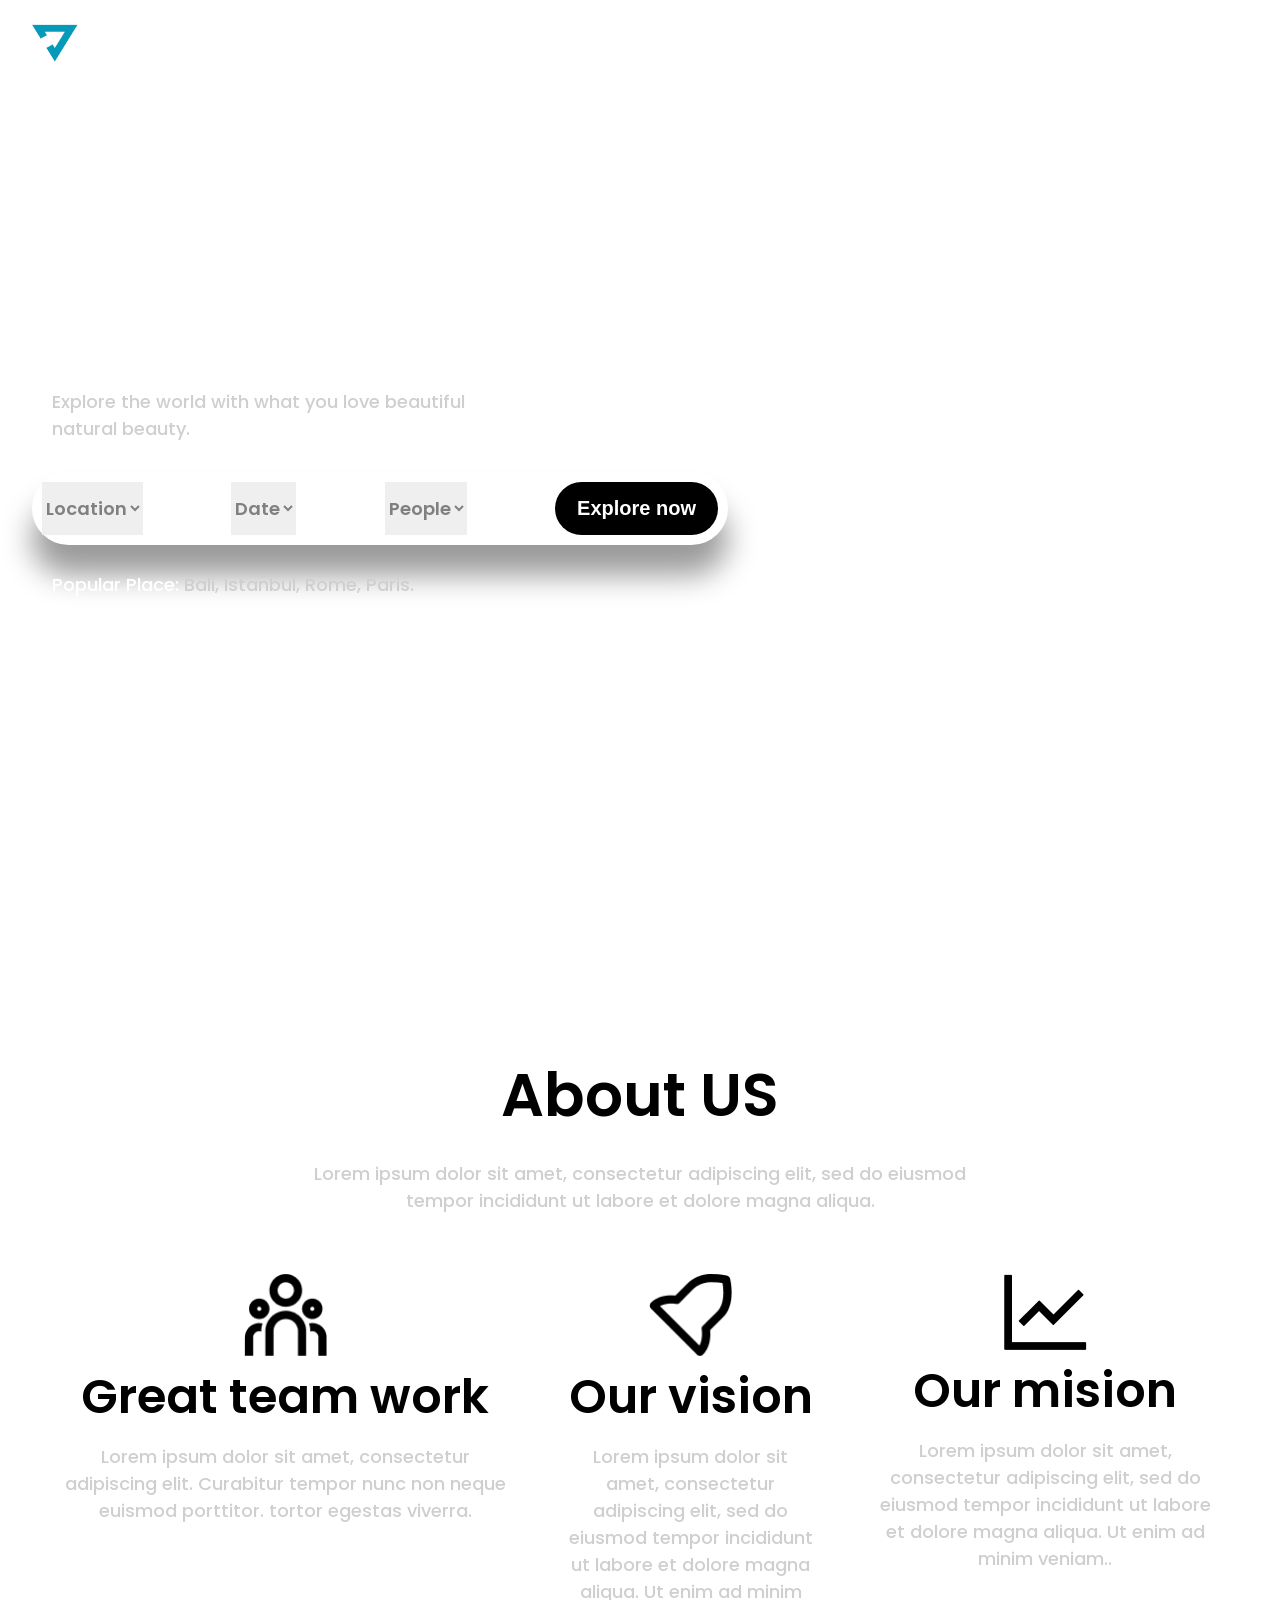
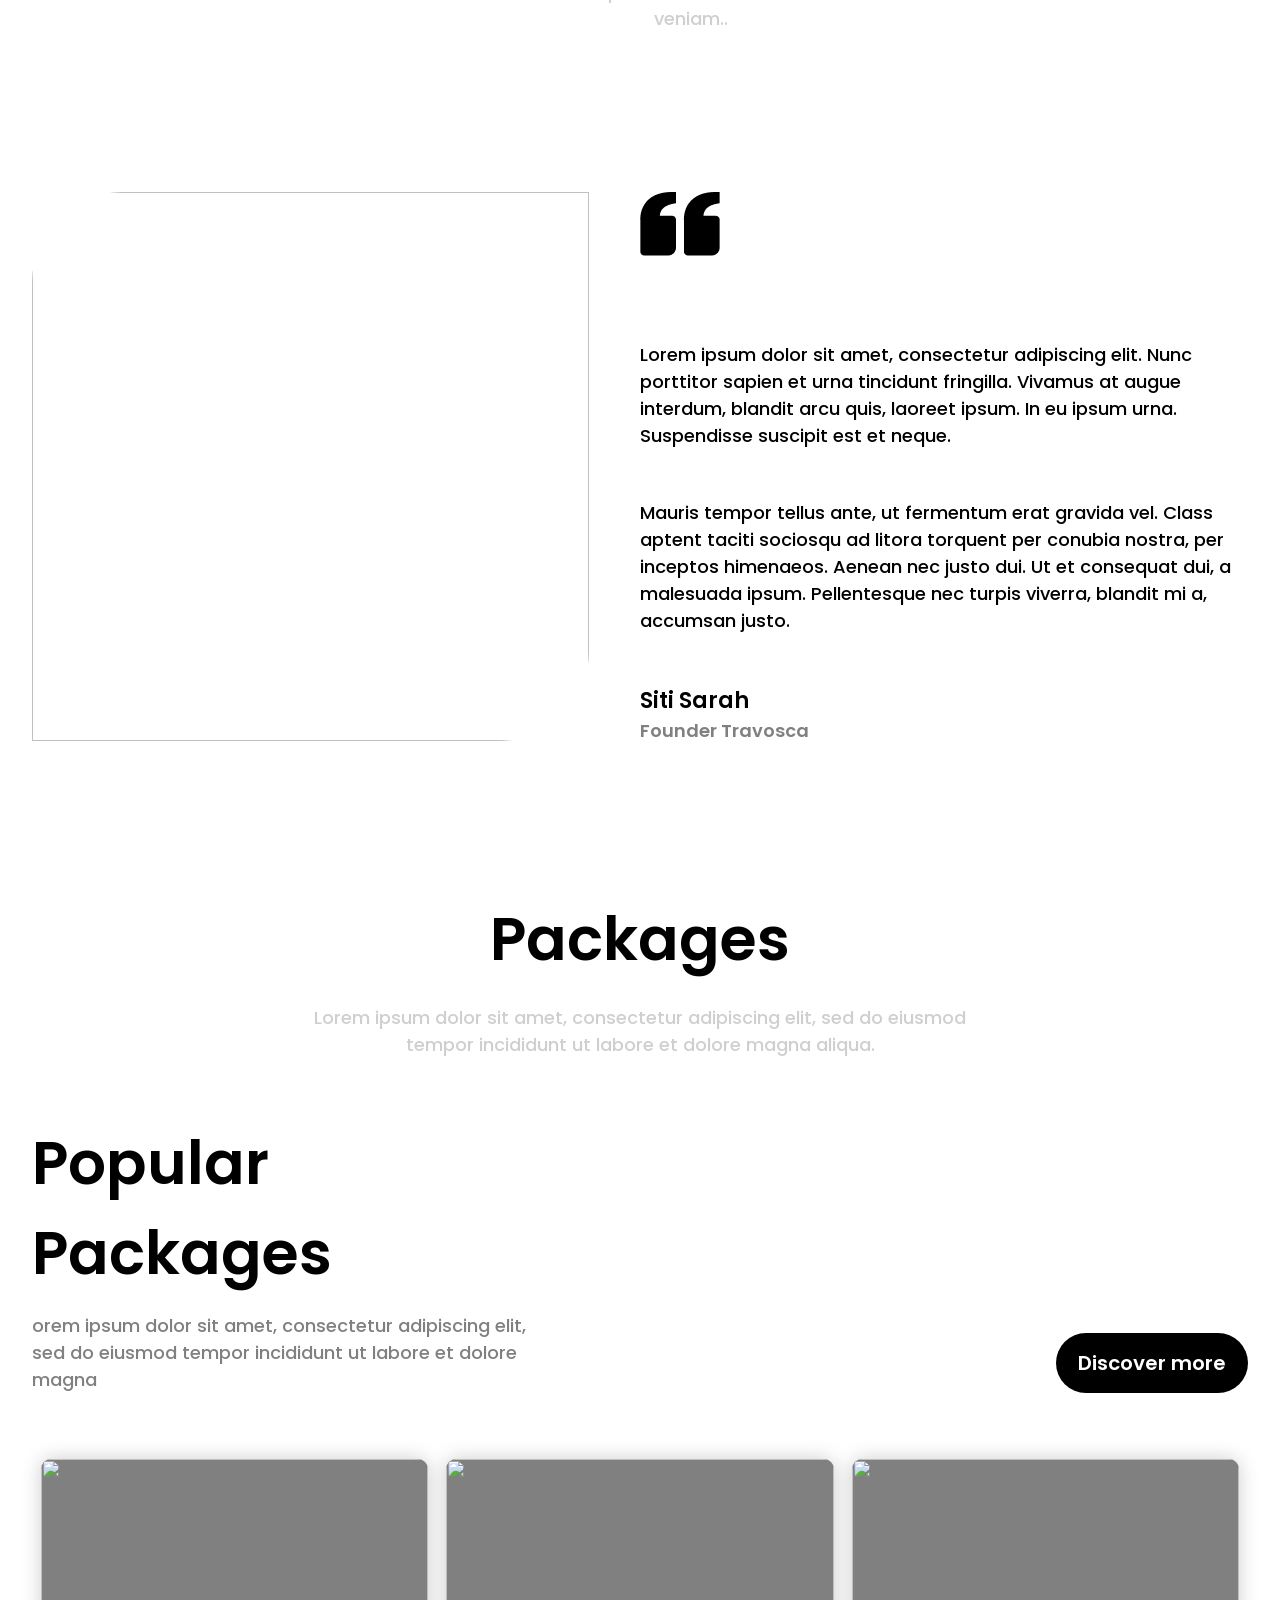
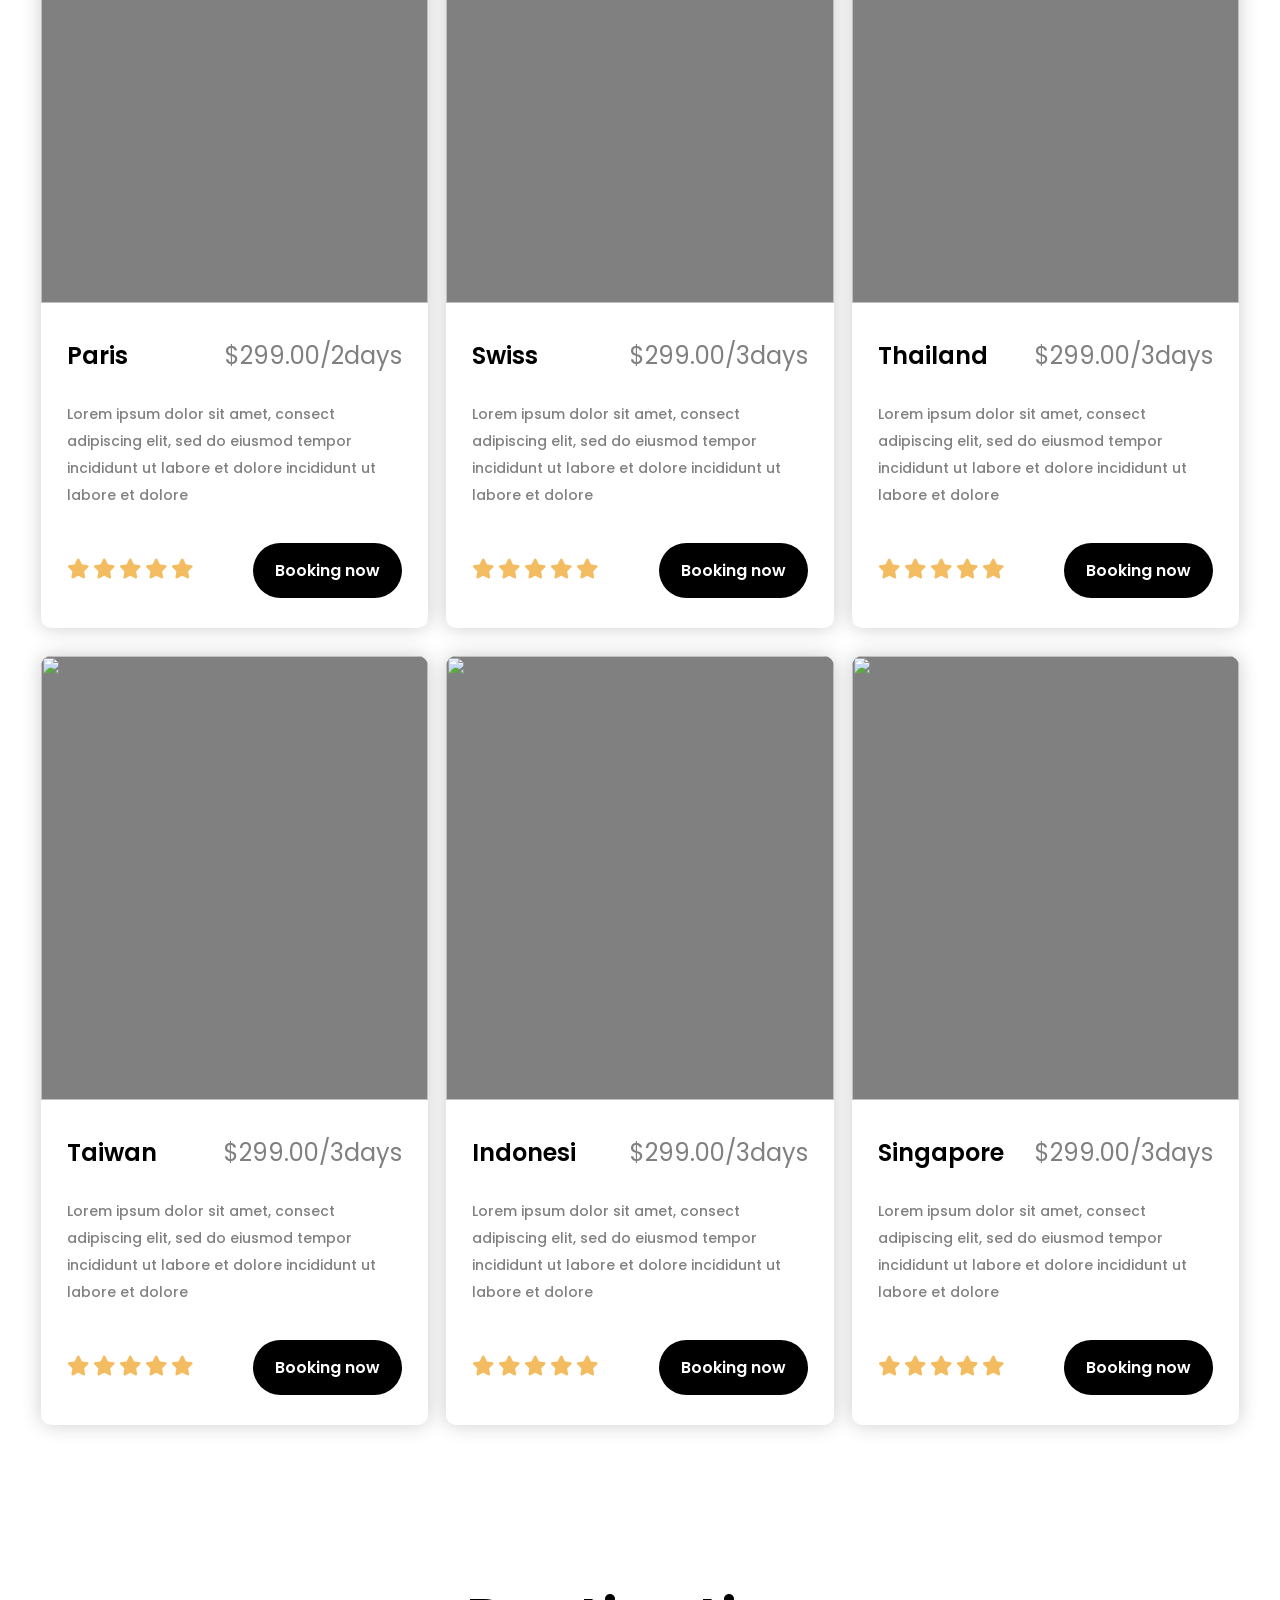
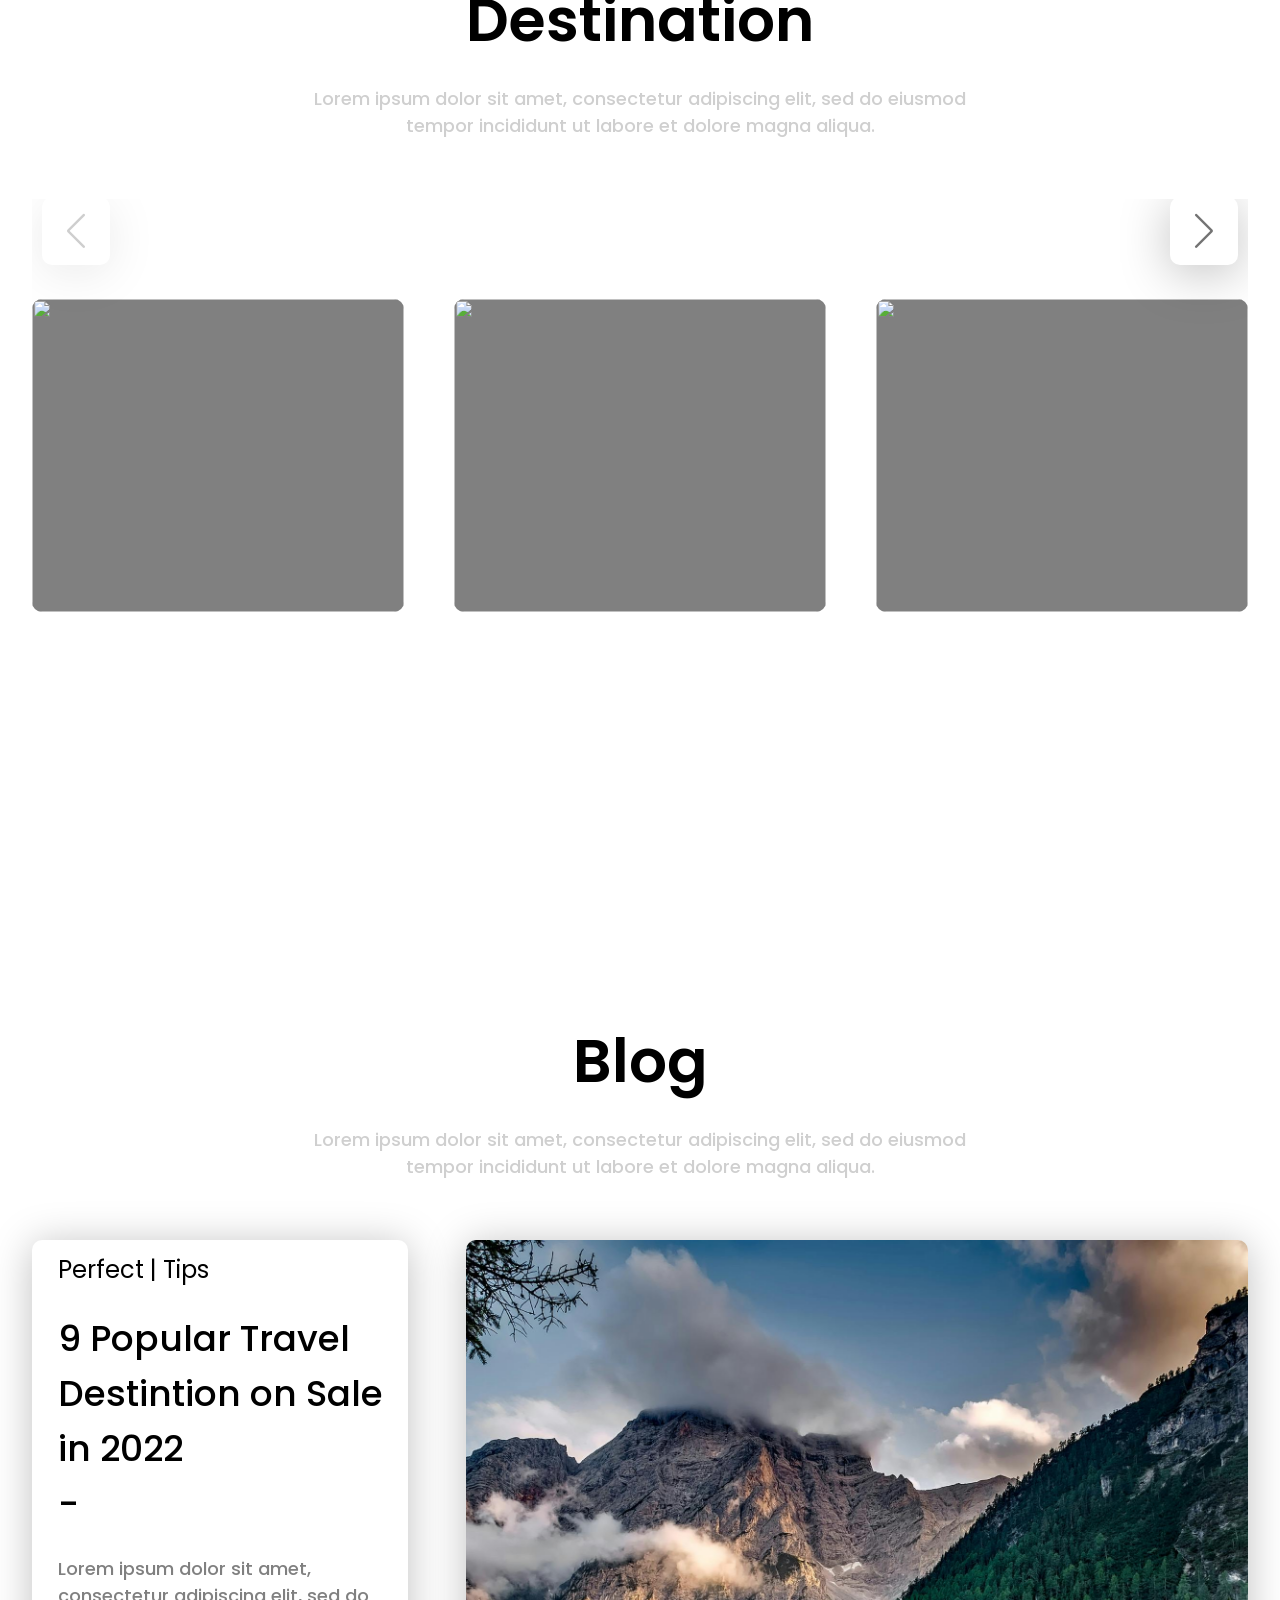
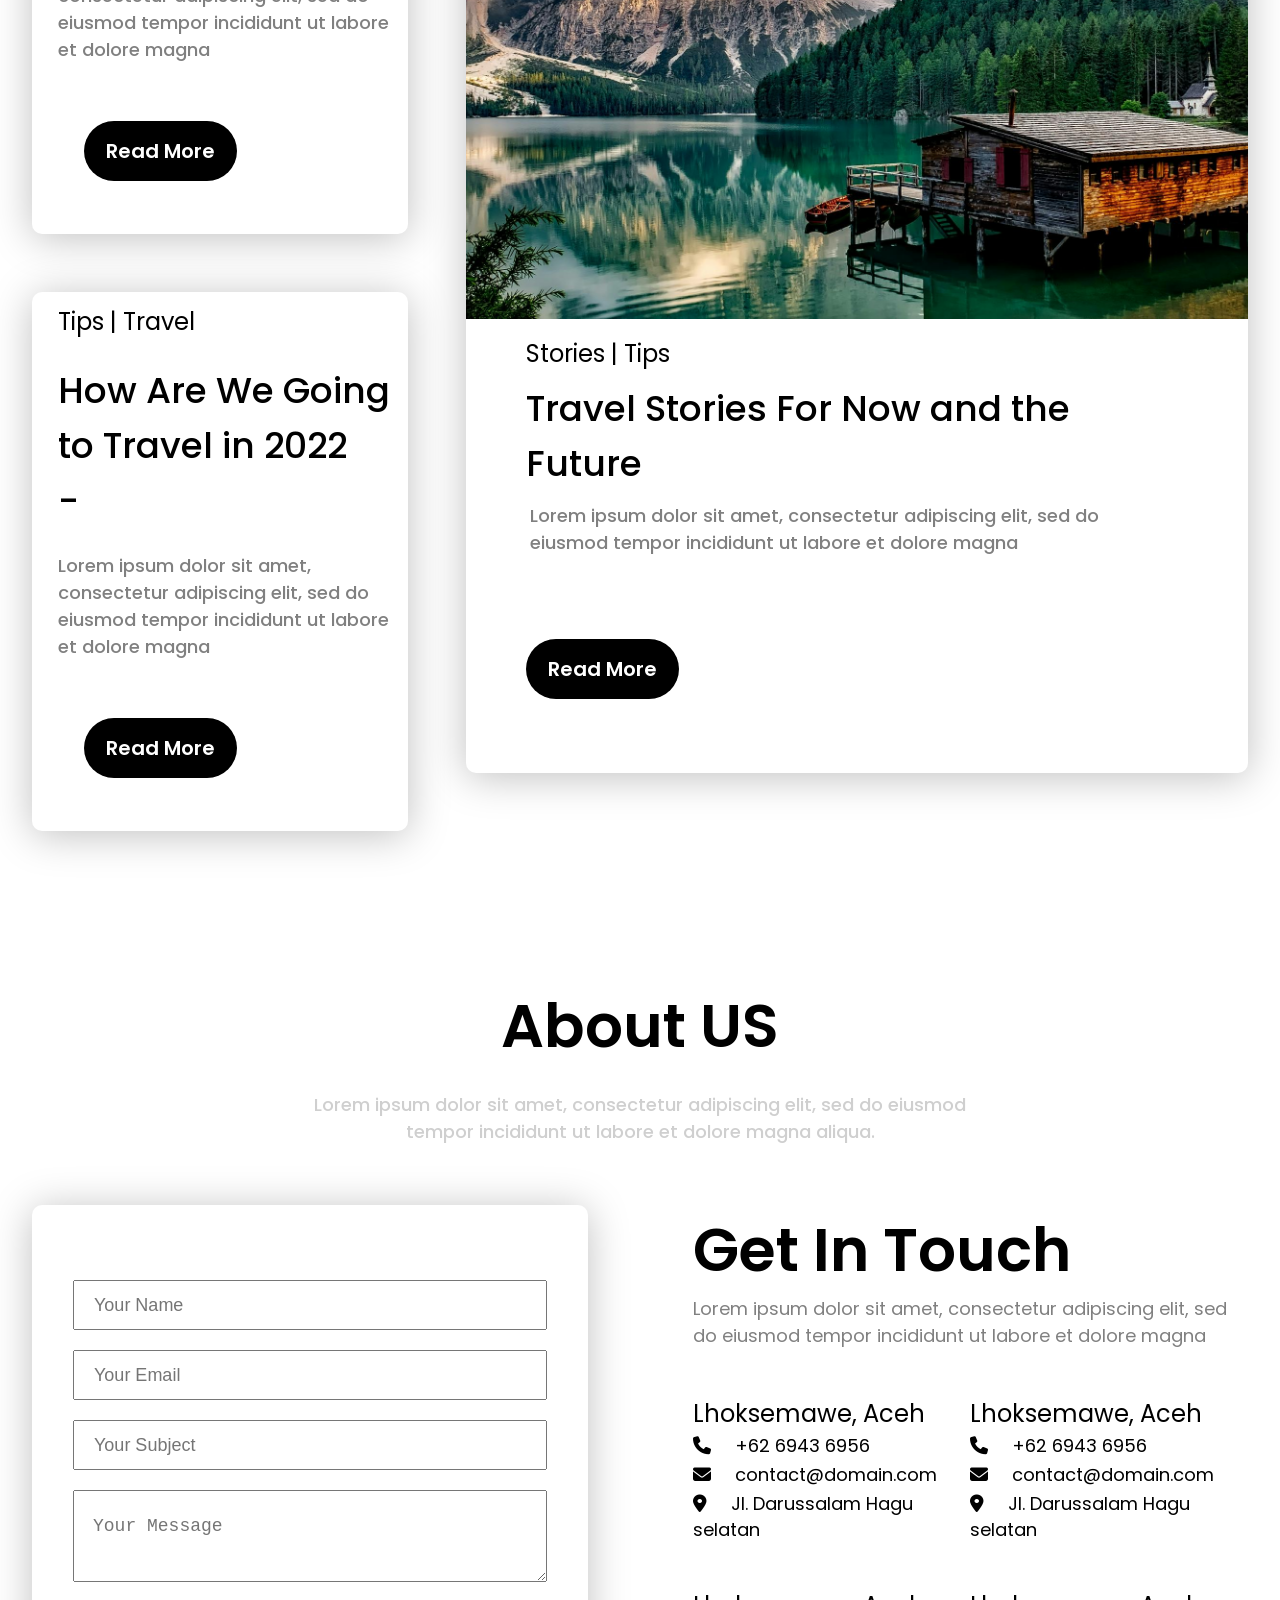
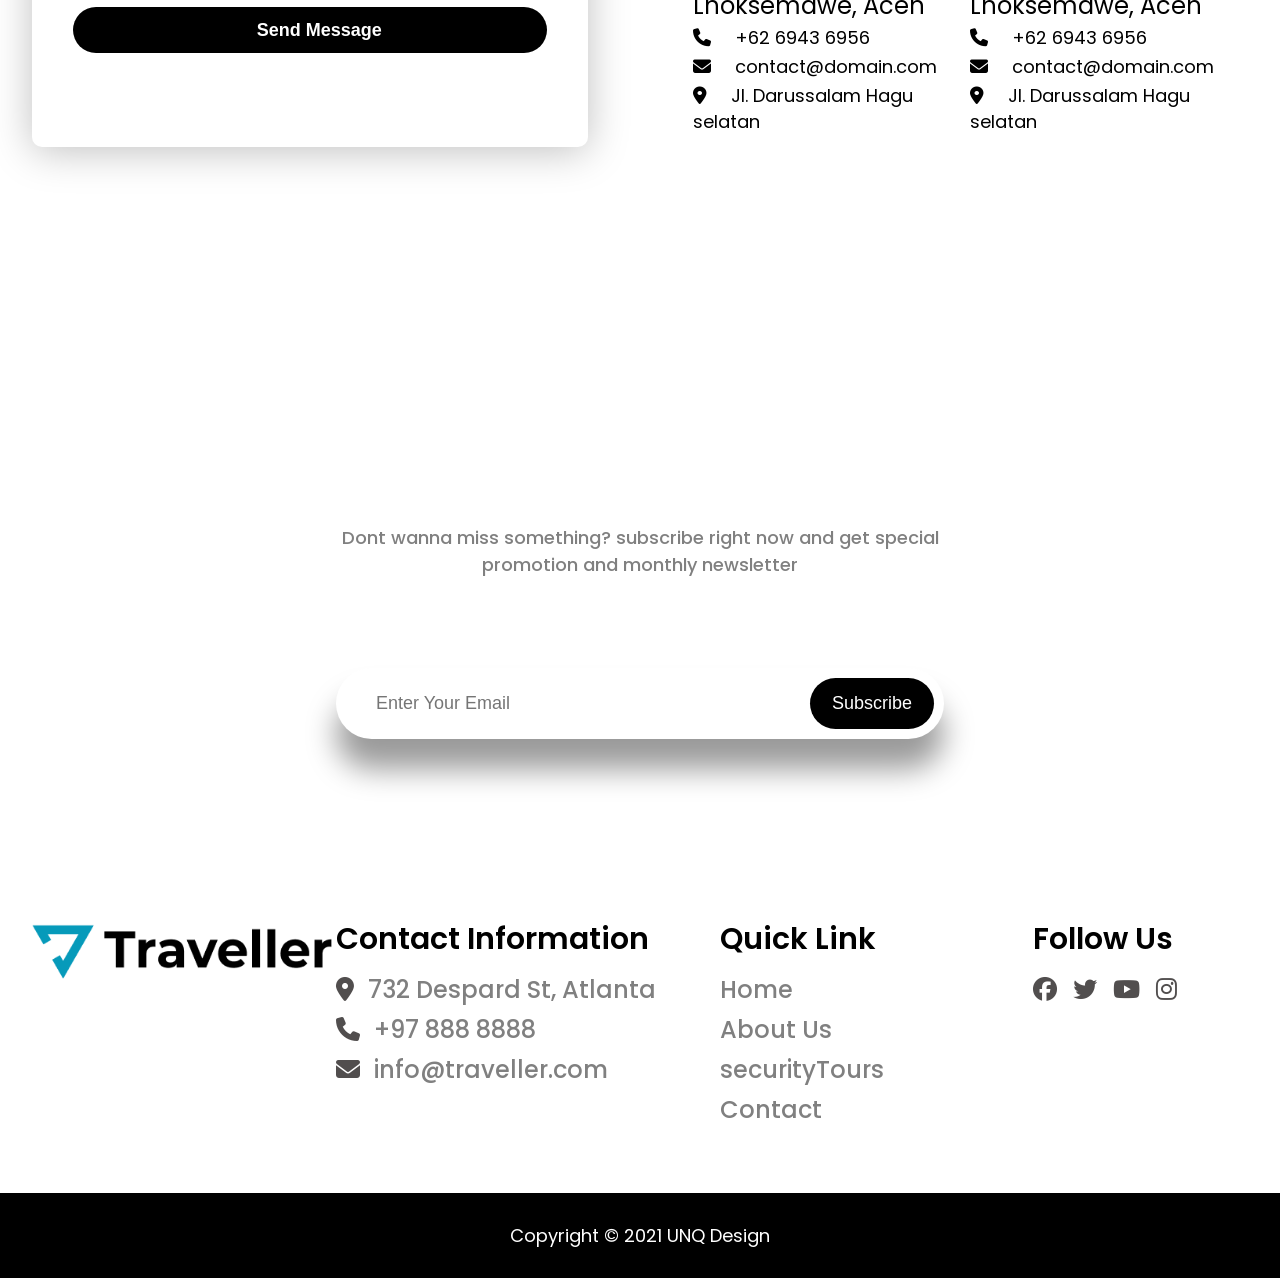
==== index.html @ 7c0e93af "Initial commit" ====
<!DOCTYPE html>
<html lang="en">

<head>
    <meta charset="UTF-8">
    <meta name="viewport" content="width=device-width, initial-scale=1.0">
    <title>Document</title>
    <link rel="stylesheet" href="https://cdn.jsdelivr.net/npm/swiper@11/swiper-bundle.min.css" />
    <link rel="stylesheet" href="./assets/css/all.min.css">
    <link rel="stylesheet" href="./assets/css/font.css">
    <link rel="stylesheet" href="./assets/css/style.css">
</head>

<body>
    <header>
        <div class="container">
            <a href="#">
                <img src="assets/image/Logo.png" alt="">
            </a>
            <nav>
                <ul>
                    <li><a href="#">Home</a></li>
                    <li><a href="About Us.html">About Us</a></li>
                    <li><a href="">Package<i class="fa-solid fa-angle-down"></i></a></li>
                    <li><a href="">Destination<i class="fa-solid fa-angle-down"></i></a></li>
                    <li><a href="">Blog<i class="fa-solid fa-angle-down "></i></a></li>
                    <li><a href="">Contact</a></li>
                </ul>
            </nav>
            <a href="#" class="search"><i class="fa-solid fa-magnifying-glass"></i></a>
        </div>
    </header>
    <main>
        <section id="hero">
            <div class="container">
                <div class="herodata">
                    <h1>Make in <br>
                        your journey.</h1>
                    <p>Explore the world with what you love beautiful
                        natural beauty.</p>
                    <form action="" class="expForm">
                        <select name="location" id="">
                            <option value="0">Location</option>
                            <option value="Manali">Manali</option>
                            <option value="Goa">Goa</option>
                        </select>
                        <select name=" Date " id="">
                            <option value="0">Date </option>
                            <option value="1">1</option>
                            <option value="2">2</option>
                        </select>
                        <select name="People" id="">
                            <option value="0">People</option>
                            <option value="1">1</option>
                            <option value="2">2</option>
                        </select>
                        <input type="submit" value="Explore now" class="btn">
                    </form>
                    <p><span class="pop">Popular Place:</span> Bali, Istanbul, Rome, Paris.</p>
                </div>
            </div>
        </section>
        <section id="About ">
            <div class="container">
                <h3 class="main-title">About US</h3>
                <p class="sub-title">Lorem ipsum dolor sit amet, consectetur adipiscing elit, sed do eiusmod tempor
                    incididunt ut labore et dolore magna aliqua.</p>
                <div class="row">

                    <div class="col-5 aboutdetail">
                        <div class="aboutdata">
                            <img src="assets/image/Vector.png" alt="">
                            <h4>Great team work</h4>
                            <p>Lorem ipsum dolor sit amet, consectetur adipiscing elit. Curabitur tempor nunc non neque
                                euismod porttitor. tortor egestas viverra. </p>
                        </div>

                    </div>




                    <div class="col-3 aboutdetail">
                        <div class="aboutdata ">
                            <img src="assets/image/Vector (1).png" alt="">
                            <h4>Our vision</h4>
                            <p>Lorem ipsum dolor sit amet, consectetur adipiscing elit, sed do eiusmod tempor incididunt
                                ut labore et dolore magna aliqua. Ut enim ad minim veniam.. </p>
                        </div>

                    </div>

                    <div class="col-4 aboutdetail">
                        <div class="aboutdata">
                            <img src="assets/image/Vector (2).png" alt="">
                            <h4>Our mision</h4>
                            <p>Lorem ipsum dolor sit amet, consectetur adipiscing elit, sed do eiusmod tempor incididunt
                                ut labore et dolore magna aliqua. Ut enim ad minim veniam.. </p>
                        </div>

                    </div>
                </div>

            </div>
        </section>

        <section id="founder">
            <div class="container">
                <div class="row">
                    <div class="col-6">
                        <div class="fimage">
                            <img src="assets/image/ceo.jpg" alt="">
                        </div>
                    </div>
                    <div class="col-6 fdetail">
                        <div class="fdata">
                            <img src="assets/image/founder.png" alt="">

                            <p>Lorem ipsum dolor sit amet, consectetur adipiscing elit. Nunc porttitor sapien et urna
                                tincidunt fringilla. Vivamus at augue interdum, blandit arcu quis, laoreet ipsum. In eu
                                ipsum urna. Suspendisse suscipit est et neque.</p>

                            <p>Mauris tempor tellus ante, ut fermentum erat gravida vel. Class aptent taciti sociosqu ad
                                litora torquent per conubia nostra, per inceptos himenaeos. Aenean nec justo dui. Ut et
                                consequat dui, a malesuada ipsum. Pellentesque nec turpis viverra, blandit mi a,
                                accumsan justo.</p>

                            <h5>Siti Sarah</h5>
                            <h6>Founder Travosca</h6>
                        </div>
                    </div>
                </div>

            </div>
        </section>


        <section id="Package">
            <div class="container">
                <h3 class="main-title">Packages</h3>
                <p class="sub-title">Lorem ipsum dolor sit amet, consectetur adipiscing elit, sed do eiusmod tempor
                    incididunt ut labore et dolore magna aliqua.</p>
                <div class="row popular">
                    <div class="col-5">
                        <h4>Popular Packages</h4>
                        <p>orem ipsum dolor sit amet, consectetur adipiscing elit, sed do eiusmod tempor incididunt ut
                            labore et dolore magna </p>
                    </div>
                    <div class="col-2">
                        <a href="#" class="btn btn1">Discover more</a>
                    </div>
                </div>
                <div class="row pop-pack">
                    <div class="col-4">
                        <div class="pack-detail">
                            <img src="assets/image/paris.jpg" alt="">
                            <div class="pack-data">
                                <div class="name">
                                    <h5>Paris</h5>
                                    <p>$299.00/2days</p>
                                </div>

                                <p class="desc">Lorem ipsum dolor sit amet, consect adipiscing elit, sed do eiusmod
                                    tempor incididunt
                                    ut labore et dolore
                                    incididunt ut labore et dolore</p>
                                <div class="inquiry">
                                    <div class="rating">
                                        <a href="#"><i class="fa-solid fa-star star"></i></a>
                                        <a href="#"><i class="fa-solid fa-star star"></i></a>
                                        <a href="#"><i class="fa-solid fa-star star"></i></a>
                                        <a href="#"><i class="fa-solid fa-star star"></i></a>
                                        <a href="#"><i class="fa-solid fa-star star"></i></a>
                                    </div>
                                    <a href="#" class="btn btn2">Booking now</a>
                                </div>
                            </div>
                        </div>
                    </div>

                    <div class="col-4">
                        <div class="pack-detail">
                            <img src="assets/image/swiss.jpg" alt="">
                            <div class="pack-data">
                                <div class="name">
                                    <h5>Swiss</h5>
                                    <p>$299.00/3days</p>
                                </div>

                                <p class="desc">Lorem ipsum dolor sit amet, consect adipiscing elit, sed do eiusmod
                                    tempor incididunt
                                    ut labore et dolore
                                    incididunt ut labore et dolore</p>
                                <div class="inquiry">
                                    <div class="rating">
                                        <a href="#"><i class="fa-solid fa-star star"></i></a>
                                        <a href="#"><i class="fa-solid fa-star star"></i></a>
                                        <a href="#"><i class="fa-solid fa-star star"></i></a>
                                        <a href="#"><i class="fa-solid fa-star star"></i></a>
                                        <a href="#"><i class="fa-solid fa-star star"></i></a>
                                    </div>
                                    <a href="#" class="btn btn2">Booking now</a>
                                </div>
                            </div>
                        </div>
                    </div>

                    <div class="col-4">
                        <div class="pack-detail">
                            <img src="assets/image/thiland.jpg" alt="">
                            <div class="pack-data">
                                <div class="name">
                                    <h5>Thailand</h5>
                                    <p>$299.00/3days</p>
                                </div>

                                <p class="desc">Lorem ipsum dolor sit amet, consect adipiscing elit, sed do eiusmod
                                    tempor incididunt
                                    ut labore et dolore
                                    incididunt ut labore et dolore</p>
                                <div class="inquiry">
                                    <div class="rating">
                                        <a href="#"><i class="fa-solid fa-star star"></i></a>
                                        <a href="#"><i class="fa-solid fa-star star"></i></a>
                                        <a href="#"><i class="fa-solid fa-star star"></i></a>
                                        <a href="#"><i class="fa-solid fa-star star"></i></a>
                                        <a href="#"><i class="fa-solid fa-star star"></i></a>
                                    </div>
                                    <a href="#" class="btn btn2">Booking now</a>
                                </div>
                            </div>
                        </div>
                    </div>

                    <div class="col-4">
                        <div class="pack-detail">
                            <img src="assets/image/taiwan.jpg" alt="">
                            <div class="pack-data">
                                <div class="name">
                                    <h5>Taiwan</h5>
                                    <p>$299.00/3days</p>
                                </div>

                                <p class="desc">Lorem ipsum dolor sit amet, consect adipiscing elit, sed do eiusmod
                                    tempor incididunt
                                    ut labore et dolore
                                    incididunt ut labore et dolore</p>
                                <div class="inquiry">
                                    <div class="rating">
                                        <a href="#"><i class="fa-solid fa-star star"></i></a>
                                        <a href="#"><i class="fa-solid fa-star star"></i></a>
                                        <a href="#"><i class="fa-solid fa-star star"></i></a>
                                        <a href="#"><i class="fa-solid fa-star star"></i></a>
                                        <a href="#"><i class="fa-solid fa-star star"></i></a>
                                    </div>
                                    <a href="#" class="btn btn2">Booking now</a>
                                </div>
                            </div>
                        </div>
                    </div>

                    <div class="col-4">
                        <div class="pack-detail">
                            <img src="assets/image/indonasia.jpg" alt="">
                            <div class="pack-data">
                                <div class="name">
                                    <h5>Indonesi</h5>
                                    <p>$299.00/3days</p>
                                </div>

                                <p class="desc">Lorem ipsum dolor sit amet, consect adipiscing elit, sed do eiusmod
                                    tempor incididunt
                                    ut labore et dolore
                                    incididunt ut labore et dolore</p>
                                <div class="inquiry">
                                    <div class="rating">
                                        <a href="#"><i class="fa-solid fa-star star"></i></a>
                                        <a href="#"><i class="fa-solid fa-star star"></i></a>
                                        <a href="#"><i class="fa-solid fa-star star"></i></a>
                                        <a href="#"><i class="fa-solid fa-star star"></i></a>
                                        <a href="#"><i class="fa-solid fa-star star"></i></a>
                                    </div>
                                    <a href="#" class="btn btn2">Booking now</a>
                                </div>
                            </div>
                        </div>
                    </div>

                    <div class="col-4">
                        <div class="pack-detail">
                            <img src="assets/image/singapore.jpg" alt="">
                            <div class="pack-data">
                                <div class="name">
                                    <h5>Singapore</h5>
                                    <p>$299.00/3days</p>
                                </div>

                                <p class="desc">Lorem ipsum dolor sit amet, consect adipiscing elit, sed do eiusmod
                                    tempor incididunt
                                    ut labore et dolore
                                    incididunt ut labore et dolore</p>
                                <div class="inquiry">
                                    <div class="rating">
                                        <a href="#"><i class="fa-solid fa-star star"></i></a>
                                        <a href="#"><i class="fa-solid fa-star star"></i></a>
                                        <a href="#"><i class="fa-solid fa-star star"></i></a>
                                        <a href="#"><i class="fa-solid fa-star star"></i></a>
                                        <a href="#"><i class="fa-solid fa-star star"></i></a>
                                    </div>
                                    <a href="#" class="btn btn2">Booking now</a>
                                </div>
                            </div>
                        </div>
                    </div>


                </div>

            </div>
        </section>
        <section id="Destination">
            <div class="container">
                <h3 class="main-title">Destination</h3>
                <p class="sub-title">Lorem ipsum dolor sit amet, consectetur adipiscing elit, sed do eiusmod tempor
                    incididunt ut labore et dolore magna aliqua.</p>

                <div class="swiper destslider">
                    <div class="swiper-wrapper">
                        <div class="swiper-slide">
                            <div class="dest-data">
                                <img src="assets/image/bali.jpg" alt="">
                                <div class="dest-detail">
                                    <div class="circle">
                                        “
                                    </div>
                                    <h5>Bali.</h5>
                                    <p>Bali is a beautiful tourist spot and is visited by <br>many travelers. </p>
                                </div>
                            </div>
                        </div>



                        <div class="swiper-slide">
                            <div class="dest-data">
                                <img src="assets/image/thiablog.jpg" alt="">
                                <div class="dest-detail">
                                    <div class="circle">
                                        “
                                    </div>
                                    <h5>Thailand.</h5>
                                    <p>Thailand is a beautiful tourist spot and is visited by <br> many travelers. </p>
                                </div>
                            </div>
                        </div>

                        <div class="swiper-slide">
                            <div class="dest-data">
                                <img src="assets/image/pari-blog.jpg" alt="">
                                <div class="dest-detail">
                                    <div class="circle">
                                        “
                                    </div>
                                    <h5>Paris.</h5>
                                    <p>Paris is a beautiful tourist spot and is visited by <br> many travelers. </p>
                                </div>
                            </div>
                        </div>

                        <div class="swiper-slide">
                            <div class="dest-data">
                                <img src="assets/image/thiablog.jpg" alt="">
                                <div class="dest-detail">
                                    <div class="circle">
                                        “
                                    </div>
                                    <h5>Indonesia.</h5>
                                    <p>Indonesia is a beautiful tourist spot and is visited by <br> many travelers. </p>
                                </div>
                            </div>
                        </div>

                        <div class="swiper-slide">
                            <div class="dest-data">
                                <img src="assets/image/singa-blog.jpg" alt="">
                                <div class="dest-detail">
                                    <div class="circle">
                                        “
                                    </div>
                                    <h5>Singapore.</h5>
                                    <p>Singapore is a beautiful tourist spot and is visited by <br> many travelers. </p>
                                </div>
                            </div>
                        </div>

                    </div>
                    <div class="swiper-button-prev"></div>
                    <div class="swiper-button-next"></div>


                </div>
            </div>
        </section>


        <section id="blog">
            <div class="container">
                <h3 class="main-title">Blog</h3>
                <p class="sub-title">Lorem ipsum dolor sit amet, consectetur adipiscing elit, sed do eiusmod tempor
                    incididunt ut labore et dolore magna aliqua.</p>
                <div class="row">
                    <div class="col-4">

                        <div class="row trow">
                            <div class="col-12">

                                <div class="tips">
                                    <h6>Perfect | Tips</h6>
                                    <h5>9 Popular Travel Destintion on Sale in 2022
                                        <br> -
                                    </h5>
                                    <p>Lorem ipsum dolor sit amet, consectetur adipiscing elit, sed do eiusmod tempor
                                        incididunt ut labore et dolore magna</p>

                                    <a href="#" class="btn btn4">Read More</a>
                                </div>

                            </div>


                            <div class="col-12">

                                <div class="tips">
                                    <h6>Tips | Travel</h6>
                                    <h5>How Are We Going to Travel in 2022
                                        <br> -
                                    </h5>
                                    <p>Lorem ipsum dolor sit amet, consectetur adipiscing elit, sed do eiusmod tempor
                                        incididunt ut labore et dolore magna</p>

                                    <a href="#" class="btn btn4">Read More</a>
                                </div>

                            </div>
                        </div>
                    </div>

                    <div class="col-8">
                        <div class="stories">
                            <div class="story-image">
                                <img src="assets/image/blog.jpg" alt="">
                            </div>
                            <div class="story-data">
                                <h6>Stories | Tips</h6>
                                <h5>Travel Stories For Now and the Future</h5>
                                <p>Lorem ipsum dolor sit amet, consectetur adipiscing elit, sed do eiusmod tempor
                                    incididunt ut labore et dolore magna</p>

                                <a href="#" class="btn btn5">Read More</a>

                            </div>
                        </div>



                    </div>
                </div>
        </section>

        <section id="Touch">
            <div class="container">
                <h3 class="main-title">About US</h3>
                <p class="sub-title">Lorem ipsum dolor sit amet, consectetur adipiscing elit, sed do eiusmod tempor
                    incididunt ut labore et dolore magna aliqua.</p>

                <div class="row">
                    <div class="col-6">
                        <form action="" class="form1">
                            <input type="text" name="name" placeholder="Your Name">
                            <br>
                            <input type="email" name="email" placeholder="Your Email">
                            <br>
                            <input type="text" name="subject" placeholder="Your Subject">
                            <br>
                            <textarea name="Your Message" placeholder="Your Message"></textarea>
                            <br>
                            <input type="submit" value="Send Message" class="btn btn6">
                        </form>
                    </div>
                    <div class="col-6">
                        <div class="codata">

                            <h4>Get In Touch</h4>
                            <p>Lorem ipsum dolor sit amet, consectetur adipiscing elit, sed do eiusmod tempor incididunt
                                ut labore et dolore magna </p>
                            <div class="row corow">
                                <div class="col-6">
                                    <div class="codetail">
                                        <h6>Lhoksemawe, Aceh</h6>

                                        <a href="#"><i class="fa-solid fa-phone"></i>+62 6943 6956</a>

                                        <a href="#"><i class="fa-solid fa-envelope"></i>contact@domain.com</a>
                                        <a href="#"><i class="fa-solid fa-location-dot"></i>Jl. Darussalam Hagu
                                            selatan</a>
                                    </div>
                                </div>
                                <div class="col-6">
                                    <div class="codetail">
                                        <h6>Lhoksemawe, Aceh</h6>

                                        <a href="#"><i class="fa-solid fa-phone"></i>+62 6943 6956</a>

                                        <a href="#"><i class="fa-solid fa-envelope"></i>contact@domain.com</a>

                                        <a href="#"><i class="fa-solid fa-location-dot"></i>Jl. Darussalam Hagu
                                            selatan</a>
                                    </div>
                                </div>
                                <div class="col-6">
                                    <div class="codetail">
                                        <h6>Lhoksemawe, Aceh</h6>

                                        <a href="#"><i class="fa-solid fa-phone"></i>+62 6943 6956</a>

                                        <a href="#"><i class="fa-solid fa-envelope"></i>contact@domain.com</a>

                                        <a href="#"><i class="fa-solid fa-location-dot"></i>Jl. Darussalam Hagu
                                            selatan</a>
                                    </div>
                                </div>
                                <div class="col-6">
                                    <div class="codetail">
                                        <h6>Lhoksemawe, Aceh</h6>

                                        <a href="#"><i class="fa-solid fa-phone"></i>+62 6943 6956</a>

                                        <a href="#"><i class="fa-solid fa-envelope"></i>contact@domain.com</a>

                                        <a href="#"><i class="fa-solid fa-location-dot"></i>Jl. Darussalam Hagu
                                            selatan</a>
                                    </div>
                                </div>

                            </div>
                        </div>
                    </div>

                </div>
            </div>
        </section>

        <section id="Subcribe">
            <div class="container">
                <h3 class="main-title">Subcribe to get special price</h3>
                <p class="sub-title stitle">Dont wanna miss something? subscribe right now and get special promotion and
                    monthly newsletter</p>
                <div class="subdata">
                    <form action="" class="subForm">
                        <input type="email" name="email" placeholder="Enter Your Email ">
                        <input type="submit" value="Subscribe" class="btn btn7">
                    </form>
                </div>
            </div>
        </section>
    </main>

    <footer>
        <div class="container">
            <div class="row footrow">
                <div class="col-3">
                    <a href="#"><img src="assets/image/logo2.png" alt=""></a>

                </div>
                
                    <div class="coinfo col-9">
                        <div class="col-5">
                            <h5>Contact Information</h5>
                            <ul>
                                <li><a href="#"><i class="fa-solid fa-location-dot"></i>732 Despard St, Atlanta</a></li>
                                <li><a href="#"><i class="fa-solid fa-phone"></i>+97 888 8888</a></li>
                                <li><a href="#"><i class="fa-solid fa-envelope"></i>info@traveller.com</a></li>


                            </ul>
                        </div>
                        <div class="col-4">
                            <h5>Quick Link</h5>
                            <ul>
                                <li><a href="#">Home</a></li>
                                <li><a href="#">About Us</a></li>
                                <li><a href="#">securityTours</a></li>
                                <li><a href="#">Contact</a></li>

                            </ul>

                        </div>
                        <div class="col-3">
                            <h5>Follow Us</h5>

                            <div class="appicon">
                                <a href="#"><i class="fa-brands fa-facebook"></i></a>
                                <a href="#"><i class="fa-brands fa-twitter"></i></a>
                                <a href="#"><i class="fa-brands fa-youtube"></i></a>
                                <a href="#"><i class="fa-brands fa-instagram"></i></a>
                            </div>



                        </div>
                    </div>

               
            </div>


        </div>

        <div class="job-register">
            <p class="copyright">Copyright © 2021 UNQ Design</p>

        </div>

    </footer>

    <script src="https://cdn.jsdelivr.net/npm/swiper@11/swiper-bundle.min.js"></script>

    <script>
        var swiper = new Swiper(".destslider", {
            slidesPerView: 1,
            spaceBetween: 10,
            navigation: {
                nextEl: '.swiper-button-next',
                prevEl: '.swiper-button-prev',
            },

            breakpoints: {

                768: {
                    slidesPerView: 2,
                    spaceBetween: 40,
                },
                1024: {
                    slidesPerView: 3,
                    spaceBetween: 50,
                },
            },
        });
    </script>
</body>

</html>
---- assets/css/font.css ----
@font-face {
    font-family: 'Poppins';
    src: url('../font/Poppins-BlackItalic.eot');
    src: url('../font/Poppins-BlackItalic.eot?#iefix') format('embedded-opentype'),
        url('../font/Poppins-BlackItalic.woff2') format('woff2'),
        url('../font/Poppins-BlackItalic.woff') format('woff'),
        url('../font/Poppins-BlackItalic.ttf') format('truetype'),
        url('../font/Poppins-BlackItalic.svg#Poppins-BlackItalic') format('svg');
    font-weight: 900;
    font-style: italic;
    font-display: swap;
}

@font-face {
    font-family: 'Poppins';
    src: url('../font/Poppins-BoldItalic.eot');
    src: url('../font/Poppins-BoldItalic.eot?#iefix') format('embedded-opentype'),
        url('../font/Poppins-BoldItalic.woff2') format('woff2'),
        url('../font/Poppins-BoldItalic.woff') format('woff'),
        url('../font/Poppins-BoldItalic.ttf') format('truetype'),
        url('../font/Poppins-BoldItalic.svg#Poppins-BoldItalic') format('svg');
    font-weight: bold;
    font-style: italic;
    font-display: swap;
}

@font-face {
    font-family: 'Poppins';
    src: url('../font/Poppins-ExtraBoldItalic.eot');
    src: url('../font/Poppins-ExtraBoldItalic.eot?#iefix') format('embedded-opentype'),
        url('../font/Poppins-ExtraBoldItalic.woff2') format('woff2'),
        url('../font/Poppins-ExtraBoldItalic.woff') format('woff'),
        url('../font/Poppins-ExtraBoldItalic.ttf') format('truetype'),
        url('../font/Poppins-ExtraBoldItalic.svg#Poppins-ExtraBoldItalic') format('svg');
    font-weight: bold;
    font-style: italic;
    font-display: swap;
}

@font-face {
    font-family: 'Poppins';
    src: url('../font/Poppins-ExtraLightItalic.eot');
    src: url('../font/Poppins-ExtraLightItalic.eot?#iefix') format('embedded-opentype'),
        url('../font/Poppins-ExtraLightItalic.woff2') format('woff2'),
        url('../font/Poppins-ExtraLightItalic.woff') format('woff'),
        url('../font/Poppins-ExtraLightItalic.ttf') format('truetype'),
        url('../font/Poppins-ExtraLightItalic.svg#Poppins-ExtraLightItalic') format('svg');
    font-weight: 200;
    font-style: italic;
    font-display: swap;
}

@font-face {
    font-family: 'Poppins';
    src: url('../font/Poppins-SemiBoldItalic.eot');
    src: url('../font/Poppins-SemiBoldItalic.eot?#iefix') format('embedded-opentype'),
        url('../font/Poppins-SemiBoldItalic.woff2') format('woff2'),
        url('../font/Poppins-SemiBoldItalic.woff') format('woff'),
        url('../font/Poppins-SemiBoldItalic.ttf') format('truetype'),
        url('../font/Poppins-SemiBoldItalic.svg#Poppins-SemiBoldItalic') format('svg');
    font-weight: 600;
    font-style: italic;
    font-display: swap;
}

@font-face {
    font-family: 'Poppins';
    src: url('../font/Poppins-LightItalic.eot');
    src: url('../font/Poppins-LightItalic.eot?#iefix') format('embedded-opentype'),
        url('../font/Poppins-LightItalic.woff2') format('woff2'),
        url('../font/Poppins-LightItalic.woff') format('woff'),
        url('../font/Poppins-LightItalic.ttf') format('truetype'),
        url('../font/Poppins-LightItalic.svg#Poppins-LightItalic') format('svg');
    font-weight: 300;
    font-style: italic;
    font-display: swap;
}

@font-face {
    font-family: 'Poppins';
    src: url('../font/Poppins-Italic.eot');
    src: url('../font/Poppins-Italic.eot?#iefix') format('embedded-opentype'),
        url('../font/Poppins-Italic.woff2') format('woff2'),
        url('../font/Poppins-Italic.woff') format('woff'),
        url('../font/Poppins-Italic.ttf') format('truetype'),
        url('../font/Poppins-Italic.svg#Poppins-Italic') format('svg');
    font-weight: normal;
    font-style: italic;
    font-display: swap;
}

@font-face {
    font-family: 'Poppins';
    src: url('../font/Poppins-MediumItalic.eot');
    src: url('../font/Poppins-MediumItalic.eot?#iefix') format('embedded-opentype'),
        url('../font/Poppins-MediumItalic.woff2') format('woff2'),
        url('../font/Poppins-MediumItalic.woff') format('woff'),
        url('../font/Poppins-MediumItalic.ttf') format('truetype'),
        url('../font/Poppins-MediumItalic.svg#Poppins-MediumItalic') format('svg');
    font-weight: 500;
    font-style: italic;
    font-display: swap;
}

@font-face {
    font-family: 'Poppins';
    src: url('../font/Poppins-ThinItalic.eot');
    src: url('../font/Poppins-ThinItalic.eot?#iefix') format('embedded-opentype'),
        url('../font/Poppins-ThinItalic.woff2') format('woff2'),
        url('../font/Poppins-ThinItalic.woff') format('woff'),
        url('../font/Poppins-ThinItalic.ttf') format('truetype'),
        url('../font/Poppins-ThinItalic.svg#Poppins-ThinItalic') format('svg');
    font-weight: 100;
    font-style: italic;
    font-display: swap;
}

@font-face {
    font-family: 'Poppins';
    src: url('../font/Poppins-Black.eot');
    src: url('../font/Poppins-Black.eot?#iefix') format('embedded-opentype'),
        url('../font/Poppins-Black.woff2') format('woff2'),
        url('../font/Poppins-Black.woff') format('woff'),
        url('../font/Poppins-Black.ttf') format('truetype'),
        url('../font/Poppins-Black.svg#Poppins-Black') format('svg');
    font-weight: 900;
    font-style: normal;
    font-display: swap;
}

@font-face {
    font-family: 'Poppins';
    src: url('../font/Poppins-Bold.eot');
    src: url('../font/Poppins-Bold.eot?#iefix') format('embedded-opentype'),
        url('../font/Poppins-Bold.woff2') format('woff2'),
        url('../font/Poppins-Bold.woff') format('woff'),
        url('../font/Poppins-Bold.ttf') format('truetype'),
        url('../font/Poppins-Bold.svg#Poppins-Bold') format('svg');
    font-weight: bold;
    font-style: normal;
    font-display: swap;
}

@font-face {
    font-family: 'Poppins';
    src: url('../font/Poppins-ExtraBold.eot');
    src: url('../font/Poppins-ExtraBold.eot?#iefix') format('embedded-opentype'),
        url('../font/Poppins-ExtraBold.woff2') format('woff2'),
        url('../font/Poppins-ExtraBold.woff') format('woff'),
        url('../font/Poppins-ExtraBold.ttf') format('truetype'),
        url('../font/Poppins-ExtraBold.svg#Poppins-ExtraBold') format('svg');
    font-weight: bold;
    font-style: normal;
    font-display: swap;
}

@font-face {
    font-family: 'Poppins';
    src: url('../font/Poppins-ExtraLight.eot');
    src: url('../font/Poppins-ExtraLight.eot?#iefix') format('embedded-opentype'),
        url('../font/Poppins-ExtraLight.woff2') format('woff2'),
        url('../font/Poppins-ExtraLight.woff') format('woff'),
        url('../font/Poppins-ExtraLight.ttf') format('truetype'),
        url('../font/Poppins-ExtraLight.svg#Poppins-ExtraLight') format('svg');
    font-weight: 200;
    font-style: normal;
    font-display: swap;
}

@font-face {
    font-family: 'Poppins';
    src: url('../font/Poppins-Light.eot');
    src: url('../font/Poppins-Light.eot?#iefix') format('embedded-opentype'),
        url('../font/Poppins-Light.woff2') format('woff2'),
        url('../font/Poppins-Light.woff') format('woff'),
        url('../font/Poppins-Light.ttf') format('truetype'),
        url('../font/Poppins-Light.svg#Poppins-Light') format('svg');
    font-weight: 300;
    font-style: normal;
    font-display: swap;
}

@font-face {
    font-family: 'Poppins';
    src: url('../font/Poppins-Medium.eot');
    src: url('../font/Poppins-Medium.eot?#iefix') format('embedded-opentype'),
        url('../font/Poppins-Medium.woff2') format('woff2'),
        url('../font/Poppins-Medium.woff') format('woff'),
        url('../font/Poppins-Medium.ttf') format('truetype'),
        url('../font/Poppins-Medium.svg#Poppins-Medium') format('svg');
    font-weight: 500;
    font-style: normal;
    font-display: swap;
}

@font-face {
    font-family: 'Poppins';
    src: url('../font/Poppins-Thin.eot');
    src: url('../font/Poppins-Thin.eot?#iefix') format('embedded-opentype'),
        url('../font/Poppins-Thin.woff2') format('woff2'),
        url('../font/Poppins-Thin.woff') format('woff'),
        url('../font/Poppins-Thin.ttf') format('truetype'),
        url('../font/Poppins-Thin.svg#Poppins-Thin') format('svg');
    font-weight: 100;
    font-style: normal;
    font-display: swap;
}

@font-face {
    font-family: 'Poppins';
    src: url('../font/Poppins-Regular.eot');
    src: url('../font/Poppins-Regular.eot?#iefix') format('embedded-opentype'),
        url('../font/Poppins-Regular.woff2') format('woff2'),
        url('../font/Poppins-Regular.woff') format('woff'),
        url('../font/Poppins-Regular.ttf') format('truetype'),
        url('../font/Poppins-Regular.svg#Poppins-Regular') format('svg');
    font-weight: normal;
    font-style: normal;
    font-display: swap;
}

@font-face {
    font-family: 'Poppins';
    src: url('../font/Poppins-SemiBold.eot');
    src: url('../font/Poppins-SemiBold.eot?#iefix') format('embedded-opentype'),
        url('../font/Poppins-SemiBold.woff2') format('woff2'),
        url('../font/Poppins-SemiBold.woff') format('woff'),
        url('../font/Poppins-SemiBold.ttf') format('truetype'),
        url('../font/Poppins-SemiBold.svg#Poppins-SemiBold') format('svg');
    font-weight: 600;
    font-style: normal;
    font-display: swap;
}
---- assets/css/style.css ----
* {
    margin: 0;
    padding: 0;
    box-sizing: border-box;
}

html {
    font-size: 62.5%;
    /* font-size: 10px; */
}

a {
    text-decoration: none;
}

ul {
    list-style: none;
}

body {
    font-family: 'Poppins';
}

.container {
    width: 95%;
    margin: 0 auto;

}

/*--------header-------- */
header {
    position: fixed;
    top: 2rem;
    margin: 0 auto;
    width: 100%;
}

header .container {
    display: flex;

    align-items: center;
}

header nav {
    margin-left: auto;
}

header nav ul {
    display: flex;
}

header ul li a {
    color: white;
    z-index: 999;
    font-size: 1.8rem;
    font-weight: 600;
    margin: 0 3.3rem;
}

header ul li a i {
    margin-left: 0.5rem;
}

header .search {
    color: white;
    font-size: 1.8rem;
    margin: 0 3.3rem;
}


.row {
    display: flex;
    flex-wrap: wrap;

}

section {
    margin-top: 15rem;
}

.col-1 {
    width: 8.33%;
}

.col-2 {
    width: 16.67%;
}

.col-3 {
    width: 25.00%;
}

.col-4 {
    width: 33.33%;

}

.col-5 {
    width: 41.67%;
}

.col-6 {
    width: 50.00%;
}

.col-7 {
    width: 58.33%;
}

.col-8 {
    width: 66.67%;
}

.col-9 {
    width: 75.00%;
}

.col-10 {
    width: 83.33%;
}

.col-11 {
    width: 91.67%;
}

.col-12 {
    width: 100.00%;
}

/*------------------Hero-------------------- */
#hero {
    margin-top: 0;
    width: 100%;
    height: 100vh;
    background-image: url(/assets/image/hero-bg.jpg);
}

#hero::before {
    content: "";
    position: absolute;
    inset: 0;
    /* background-color: rgba(0, 0,0, 0.3); */
}

.herodata {
    position: relative;
    padding-top: 15%;
    max-width: 69.6rem;
    z-index: 999;
}

.herodata h1 {
    color: white;
    font-size: 8rem;
    font-weight: 700;
    line-height: 9rem;
}

.herodata p {
    font-size: 1.8rem;
    font-weight: 500;
    color: #cfcfcf;
    max-width: 43.6rem;
    margin: 2.6rem 0 1.1rem 2rem;
}

.expForm {
    margin-top: 3rem;
    max-width: 73rem;
    background-color: white;
    padding: 1rem;
    border-radius: 4rem;
    display: flex;
    justify-content: space-between;
    padding: 1rem;
    box-shadow: 0 3rem 3rem 0 rgba(0, 0, 0, 0.4);

}

.expForm select {
    border: none;
    color: gray;
    font-size: 1.8rem;
    font-weight: 600;
    font-family: 'Poppins';
    outline: none;
}

.btn {
    display: inline-block;
    background-color: #000000;
    color: white;
    border-radius: 3rem;
    padding: 1.5rem 2.2rem;
    font-size: 2rem;
    font-weight: 600;
    border: none;
}


.pop {
    color: white;
}


/*------------------------------------------ */


/*------------------About Us-------------------- */
#About .container {
    margin-bottom: 3rem;
}

.aboutdata {
    margin: 0 2.8rem;
    text-align: center;
}

.main-title {
    display: flex;
    justify-content: center;
    font-size: 6rem;
    font-weight: 600;
}

.sub-title {

    margin: 2rem auto;
    font-size: 1.8rem;
    font-weight: 500;
    color: #cfcfcf;
    width: 67.6rem;
    text-align: center;
    margin-bottom: 6rem;

}

.aboutdetail img {
    width: 8.26rem;


}

.aboutdetail p {
    margin: 1rem auto;
    text-align: center;
    font-size: 1.8rem;
    font-weight: 500;
    color: #cfcfcf;
}

.aboutdetail h4 {
    text-align: center;
    font-size: 4.8rem;
    font-weight: 550;
}

/*------------------------------------------ */


/*------------------founder info-------------------- */

.fimage {
    height: 54.9rem;
    width: 55.7rem;

}

.fimage img {
    width: 100%;
    height: 100%;
    object-fit: cover;
    border-radius: 9rem 0 9rem 0;
}

.fdetail img {
    margin-bottom: 3rem;
    /* width: 100%;
    height: 100%;
    object-fit: cover; */
}

.fdetail p {
    margin: 5rem 0;

    /* text-align: center; */
    font-size: 1.8rem;
    font-weight: 500;
    color: black;
}

.fdetail h5 {
    font-size: 2.2rem;
    font-weight: 600;
}

.fdetail h6 {
    font-size: 1.8rem;
    font-weight: 600;
    color: gray;
}

/*------------------------------------------ */


/*------------------Package-------------------- */
.popular {
    justify-content: space-between;
    align-items: flex-end;
}

.popular h4 {
    font-size: 6rem;
    font-weight: 600;

}

.popular p {
    font-size: 1.8rem;
    font-weight: 500;
    color: gray;
    margin-top: 1.4rem;

}

.popular div:last-child {
    text-align: right;
}

.btn2 {
    font-size: 1.6rem;
}

.pack-detail img {
    height: 44.4rem;
    width: 100%;
    background-color: gray;
    border-radius: 1rem 1rem 0 0;
}

.pop-pack {
    row-gap: 2.8rem;
    margin-top: 6.6rem;

}

.pack-detail {
    margin: 0 0.9rem;
    box-shadow: 0 0px 20px 0 rgba(0, 0, 0, 0.2);
    border-radius: 1rem;
}

.pack-data {
    padding: 3rem 2.6rem;
}

.name {
    display: flex;
    justify-content: space-between;
    flex-wrap: wrap;
    margin-bottom: 2.8rem;
}

.name h5 {
    font-size: 2.4rem;
    font-weight: 600;
}

.name p {
    color: gray;
    font-size: 2.4rem;
}

.pack-data .desc {
    font-size: 1.4rem;
    font-weight: 500;
    line-height: 2.7rem;
    margin-bottom: 3.4rem;
    color: gray;
}

.inquiry {
    display: flex;
    justify-content: space-between;
    align-items: center;
}

.inquiry .star {
    color: #F4bc61;
    font-size: 2rem;
}


/*------------------------------------------ */


/*------------------Destination-------------------- */

#Destination {
    margin-bottom: 10rem;
}

#Destination .swiper {
    width: 100%;
    height: 100%;
}

#Destination .dest-data {
    text-align: center;
    font-size: 18px;
    transition: all 0.25s;
    cursor: pointer;
}

.dest-data:hover {
    transform: translateY(-1rem);
}

.dest-data:hover .dest-detail {
    box-shadow: 0px 0px 20px 0 rgba(0, 0, 0, 0.25);
    border-radius: 0 0 1rem 1rem;
}

.dest-data:hover img {
    border-radius: 1rem 1rem 0 0;
}

#Destination .swiper-slide img {
    display: block;
    width: 100%;
    height: 31.3rem;

    object-fit: cover;
}

#Destination .swiper-wrapper {
    padding-top: 10rem;
    padding-bottom: 10rem;
}

#Destination .swiper-button-next,
#Destination .swiper-button-prev {
    top: 2rem;
    color: #737373;
    width: 6.8rem;
    height: 6.8rem;
    box-shadow: 0 8px 50px 0 rgba(0, 0, 0, 0.25);
    border-radius: 1rem;
}

#Destination .swiper-button-next:after,
#Destination .swiper-button-prev:after {
    font-size: 3.5rem;
}

.dest-detail {
    padding: 3rem 1.8rem 2.6rem 1.3rem;
}

.dest-detail h5 {
    font-weight: 600;
    font-size: 2.4rem;

}

.dest-detail p {
    padding: 6.77 0;
    font-weight: 500;
    font-size: 1.4rem;
    color: gray;
}

.circle {
    width: 7.83rem;
    height: 7.55rem;
    box-shadow: 0 4px 31px 0 rgba(0, 0, 0, 0.14);
    font-size: 7.2rem;
    border-radius: 50%;
    background-color: #fff;
    text-align: left;
}

.destslider img {
    width: 100%;
    background-color: gray;
    border-radius: 1rem;
}

.circle {
    position: absolute;
    top: -3rem;
    right: 0.7rem;
    text-align: center;
}

.dest-detail {
    content: "";

    position: relative;

    opacity: 0;
    width: 100%;

    text-align: left;


}

.dest-data:hover .dest-detail {
    opacity: 1;
}

/*------------------------------------------ */


/*------------------blog-------------------- */
.story-image img {
    width: 100%;
    height: 67.9rem;
    object-fit: cover;
    border-radius: 1rem 1rem 0 0;
}

.tips {

    /* row-gap: 5.8rem; */
    margin: 0 rem 5.8rem 0;
    box-shadow: 0 4px 4rem 0 rgba(0, 0, 0, 0.25);
}

.tips h6 {

    font-size: 2.4rem;
    font-weight: 400;
}

.tips h5 {
    margin: 2.4rem 0;
    font-size: 3.6rem;
    font-weight: 500;
}

.tips p {

    font-size: 1.8rem;
    font-weight: 500;
    color: gray;
}

.btn4 {
    margin: 5.8rem 0 3.2rem 2.6rem;
}

.stories {
    box-shadow: 0 4px 4rem 0 rgba(0, 0, 0, 0.25);
}

.stories h6 {

    font-size: 2.4rem;
    font-weight: 400;
}

.trow {
    margin: 0 2.9rem 0 0;
    row-gap: 5.8rem;
}

.stories h5 {
    margin: 1rem 0;
    font-size: 3.6rem;
    font-weight: 500;
}

.stories p {
    margin: 1.1rem 6.2rem 0 0.4rem;
    font-size: 1.8rem;
    font-weight: 500;
    color: gray;
}

.btn5 {
    margin: 8.3rem 0 3.7rem 0;
}

.tips {
    padding: 1.2rem 1.8rem 2.1rem 2.6rem;
    /* margin: 0 0 5.6rem 0; */
    border-radius: 1rem;
}

.story-data {
    padding: 1.2rem 6.2rem 3.7rem 6rem;
}

.stories {
    border-radius: 1rem;
    margin: 0 0rem 0rem 2.9rem;
}

/*------------------------------------------ */


/*------------------Touch-------------------- */
.form1 {
    box-shadow: 0 4px 4rem 0 rgba(0, 0, 0, 0.25);
    padding: 7.5rem 4.1rem 7.4rem;
    margin-right: 5.25rem;
    border-radius: 1rem;
}

.form1 input {
    outline: none;
    width: 100%;
    padding: 1.3rem 0 1.2rem 1.9rem;
    margin: 0 0 2rem 0;
    font-size: 1.8rem;

}

.form1 textarea {
    outline: none;
    width: 100%;
    padding: 2.5rem 0 2.5rem 1.9rem;
    margin: 0 0 2rem 0;
    font-size: 1.8rem;

}

.codata {
    margin: 0 0 0 5.25rem;

}

.codata h4 {
    font-size: 6rem;
    font-weight: 600;
}

.codata p {
    color: gray;
    font-size: 1.8rem;
    font-weight: 400;
}

.codetail h6 {
    font-size: 2.4rem;
    font-weight: 400;
}

.corow a {
    display: block;
    color: black;
    font-size: 1.8rem;
    line-height: 2.3rem;
}

.btn6 {
    padding: 0.8rem 13.4rem 0.7rem 12.8rem;
}

.corow i {

    font-size: 1.8rem;
    margin-right: 2.4rem;
    line-height: 2.9rem;
}

.corow {
    margin-top: 4.7rem;
    row-gap: 4.7rem;
}



/*------------------------------------------ */


/*------------------Subcribe-------------------- */
.subForm {
    margin-top: 3rem;
    width: 50%;
    background-color: white;
    padding: 1rem 1rem 1rem 4rem;
    border-radius: 4rem;
    display: flex;
    justify-content: space-between;

    border: none;
    box-shadow: 0 3rem 3rem 0 rgba(0, 0, 0, 0.4);
    outline: none;
}

.stitle {
    color: white;
}

.subForm input {
    border: none;
    font-size: 1.8rem;
    font-weight: 500;
    outline: none;
}

#Subcribe {
    padding: 11.7rem 0;
    background-image: url(/assets/image/bg3.jpg);
    background-size: cover;
}

.subdata {
    display: flex;
    justify-content: center;

}

#Subcribe h3 {
    color: white;
}

#Subcribe p {
    color: gray;
}

/*------------------------------------------ */


/*------------------footer-------------------- */

.coinfo {
    display: flex;
    gap: 2.5rem;
    justify-content: space-between;
}

.footrow a {
    display: inline-block;
}

.footrow img {
    width: 30rem;
}
.coinfo{
justify-content: center;
    
}
.coinfo h5 {
    font-size: 3rem;
    font-weight: 600;
    row-gap: 12.7rem;
    margin-bottom: 1rem;
    font-weight: 600;
}

.coinfo ul li {
    line-height: 3.5rem;
}

.coinfo ul li a {

    font-size: 2.4rem;
    font-weight: 500;
    color: gray;
    row-gap: 9rem;

}

.coinfo ul li a i {
    color: rgb(81, 78, 78);
    margin-right: 1.4rem;
}

.footrow {
    display: flex;
    margin: 6.1rem 0;
    
}

.appicon i {

    color: rgb(81, 78, 78);
}

.appicon {
    margin-top: 1rem;
    gap: 1.6rem;
    display: flex;
    font-size: 2.4rem;
}


.job-register {
    margin: 2.9rem 0 0 0;
    padding: 2.9rem;
    color: white;
    width: 100%;
    background-color: #000000;
    justify-content: center;
    text-align: center;
}

.job-register p {
    font-size: 1.8rem;
}
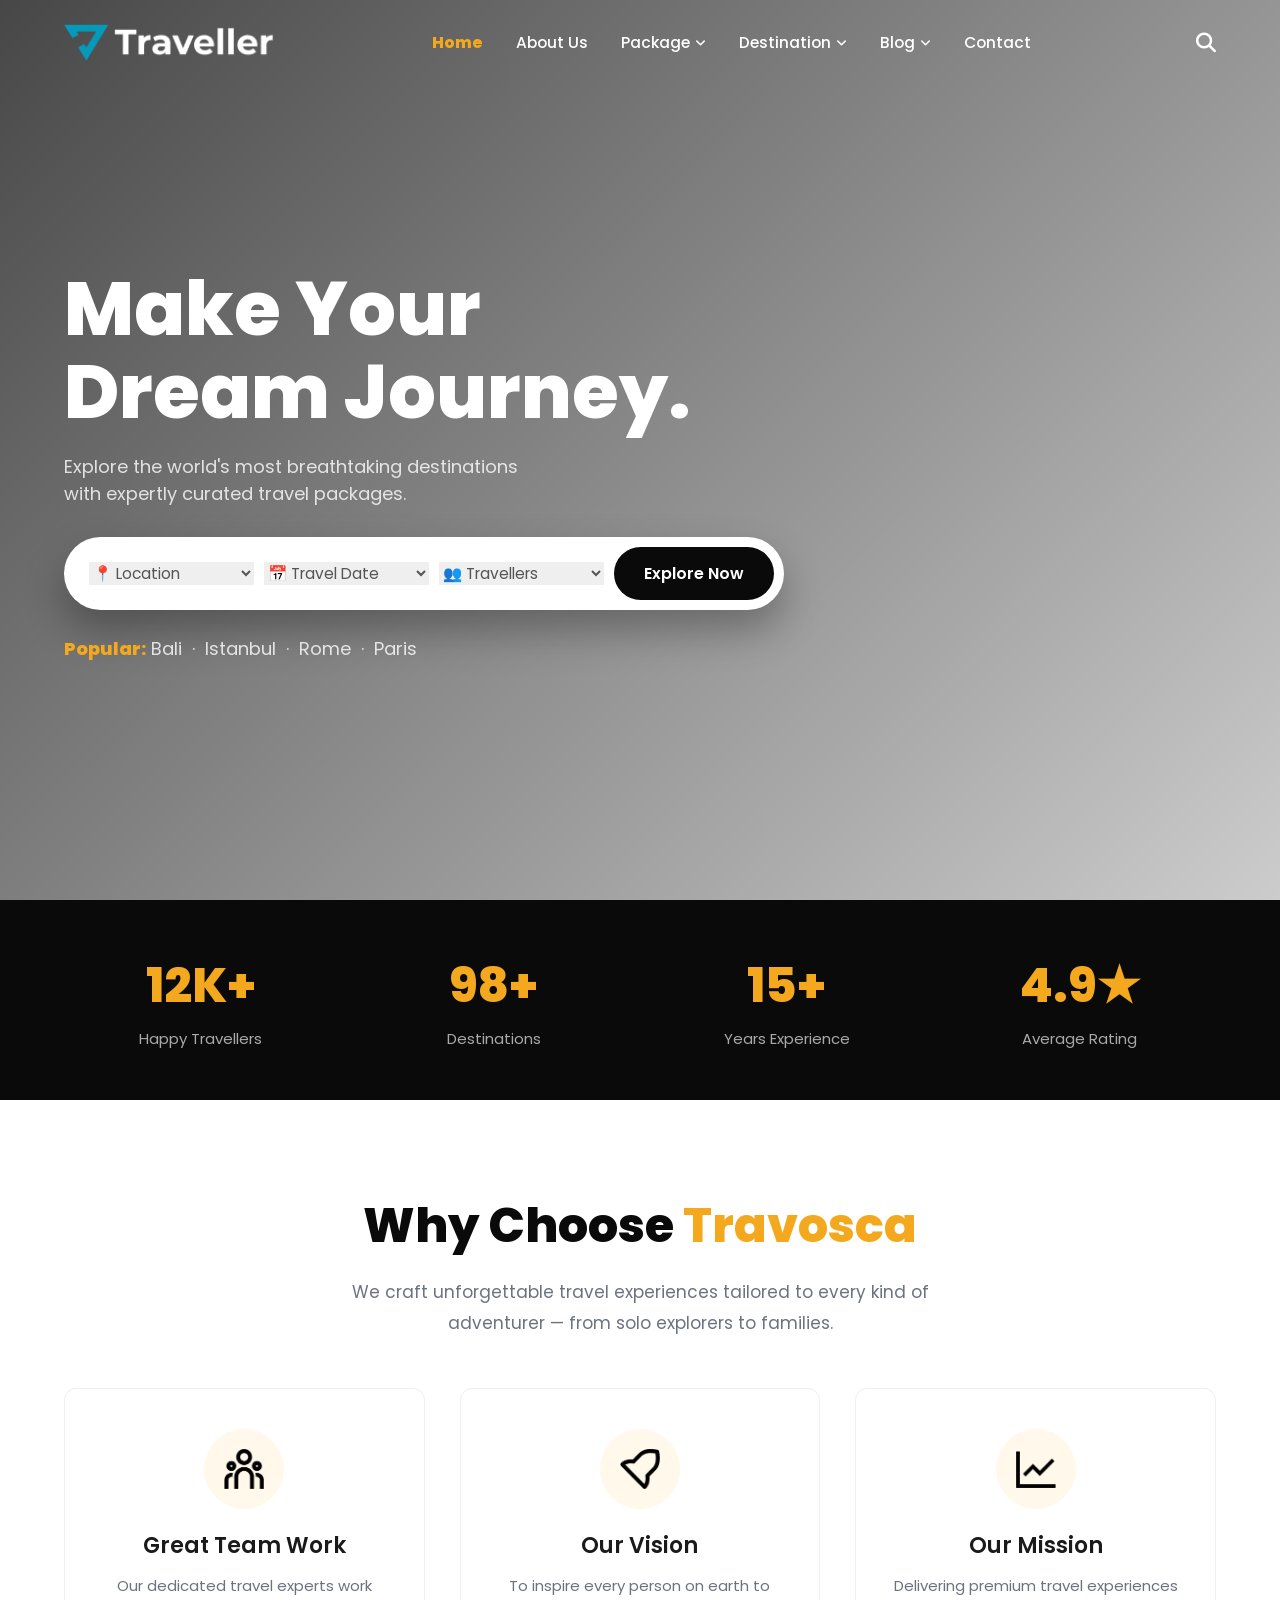
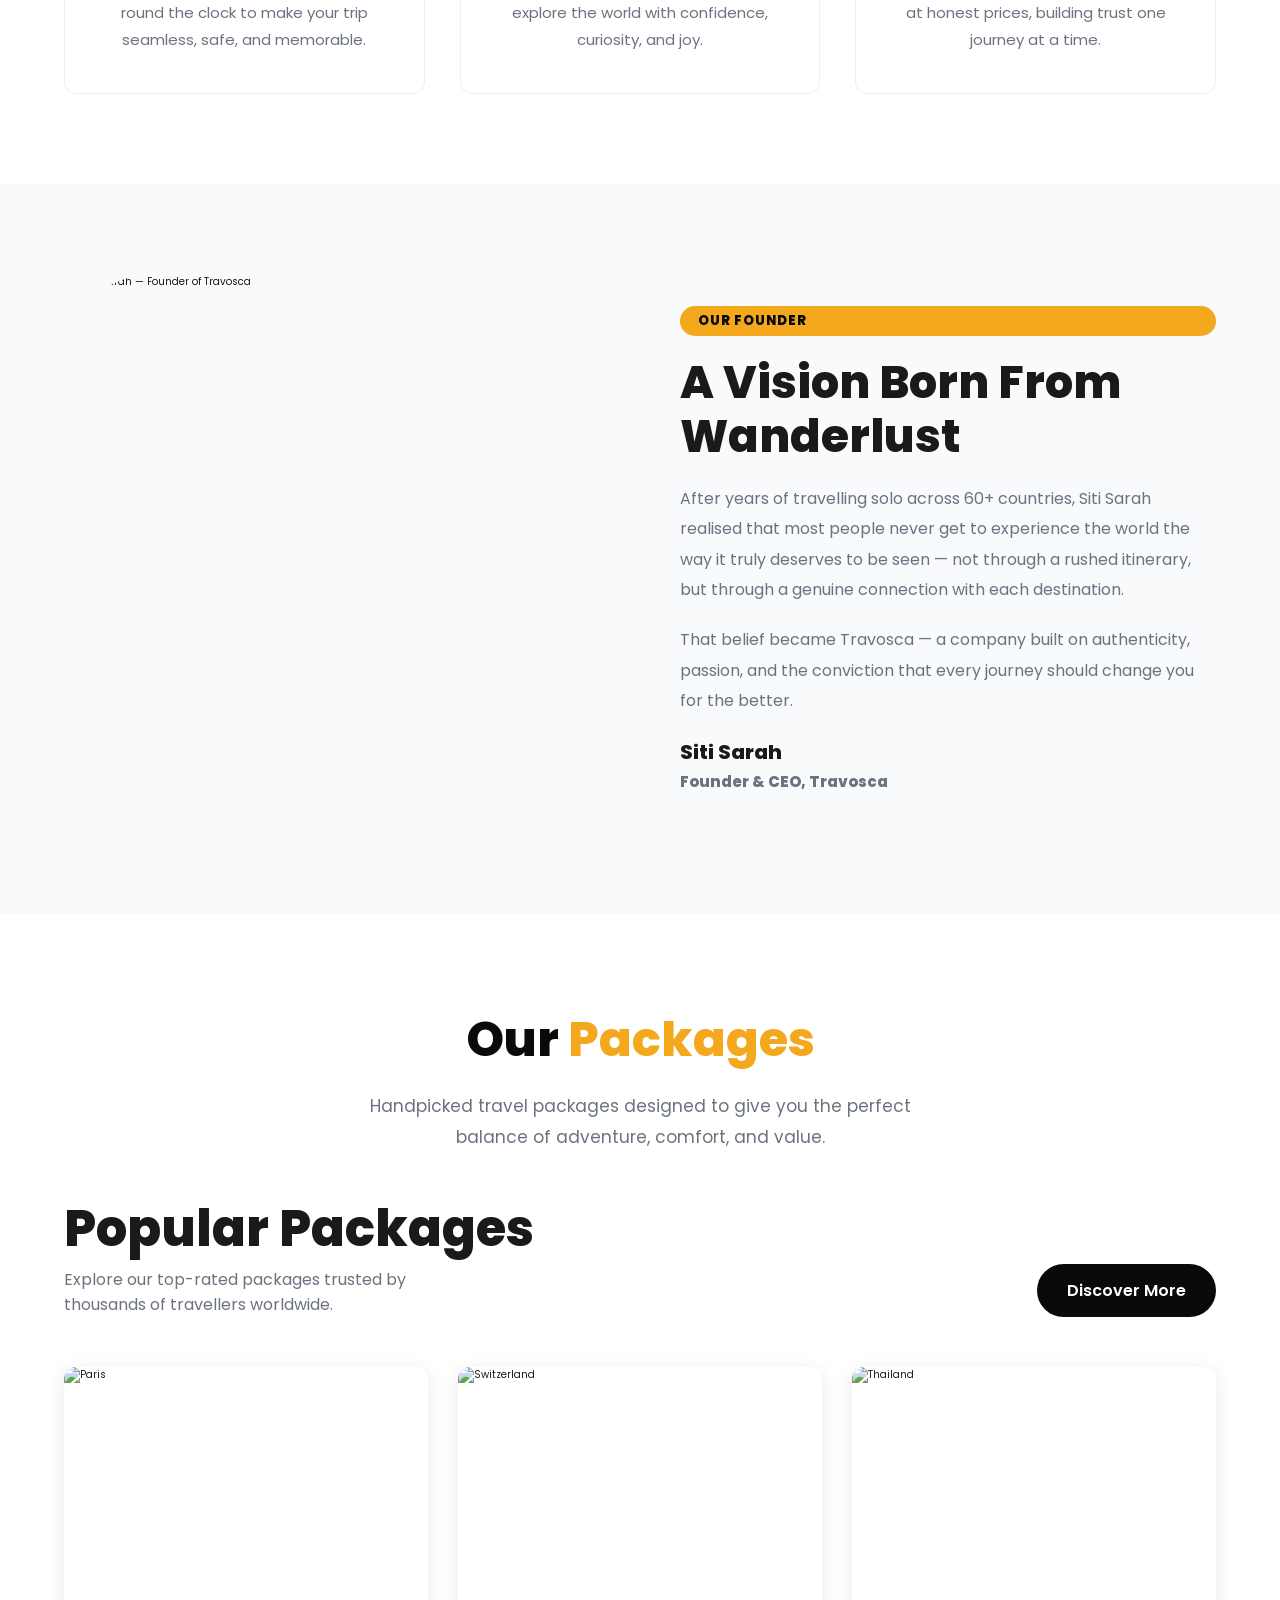
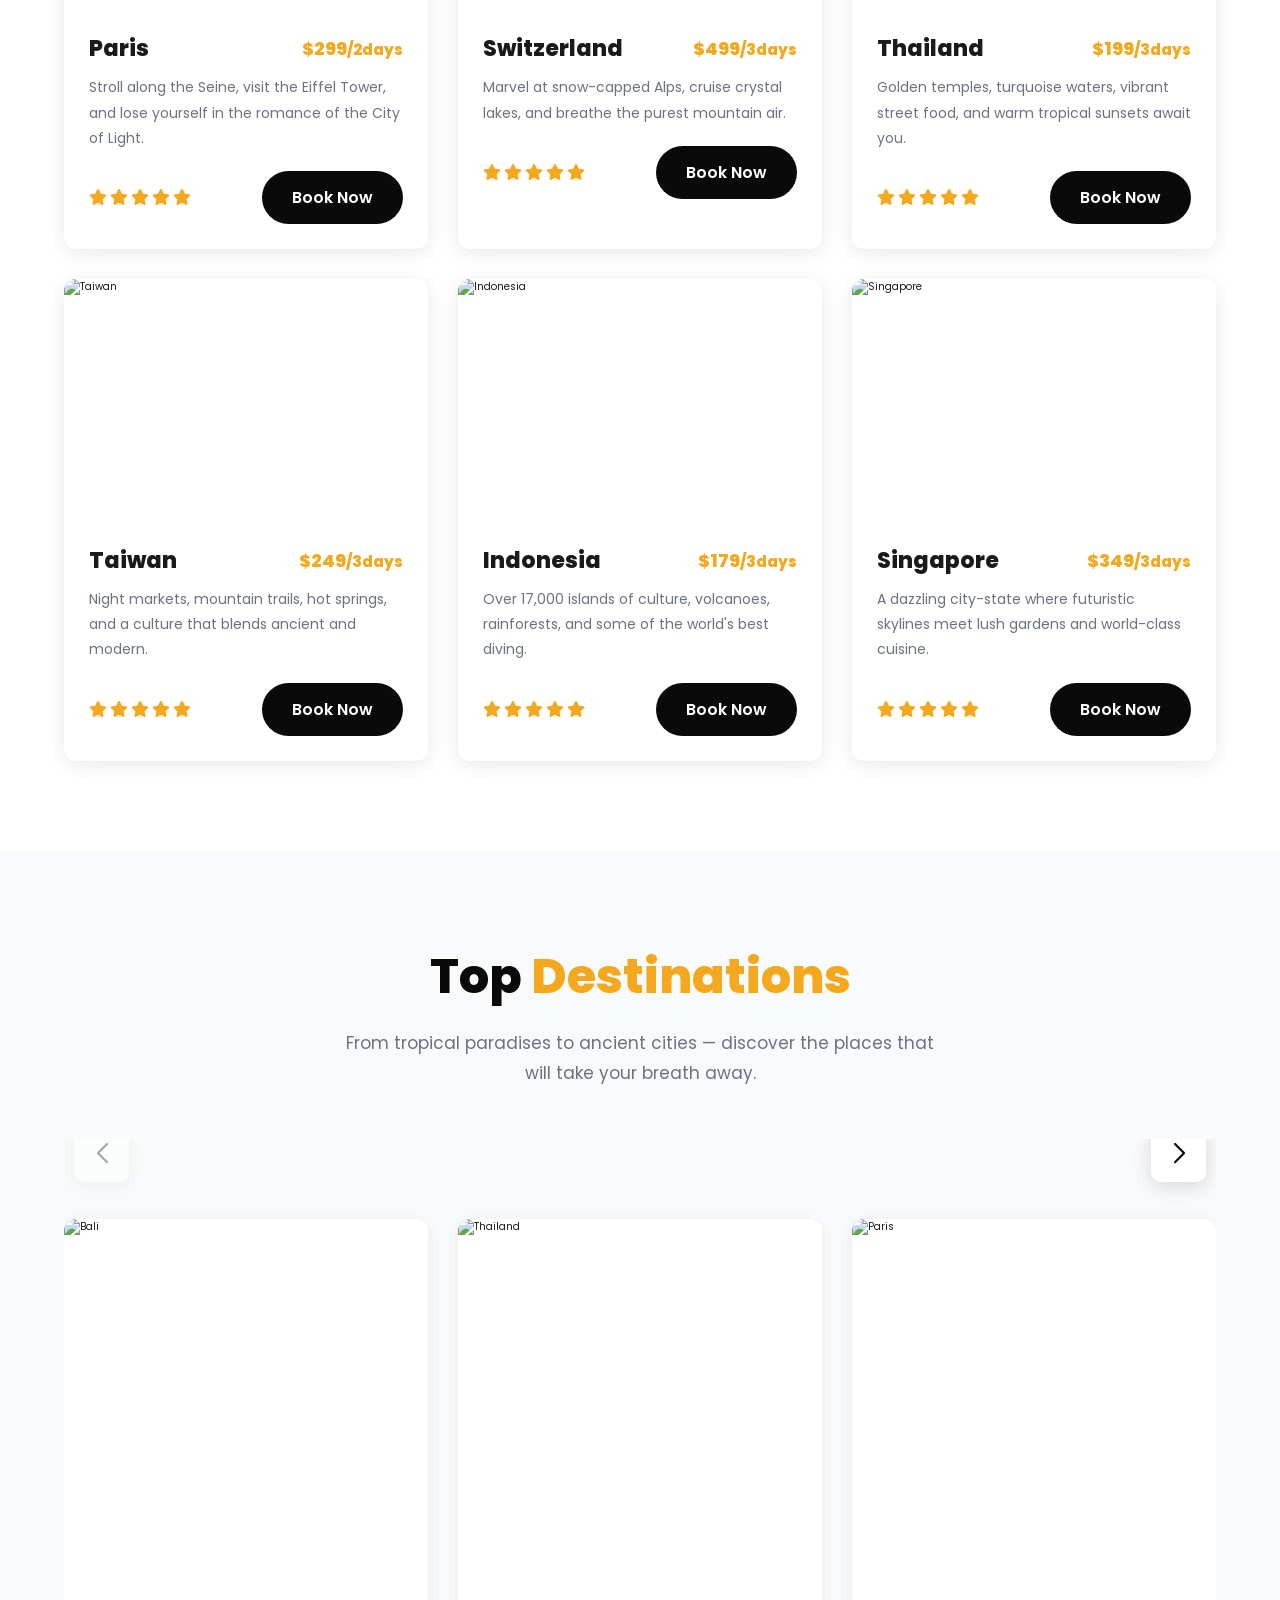
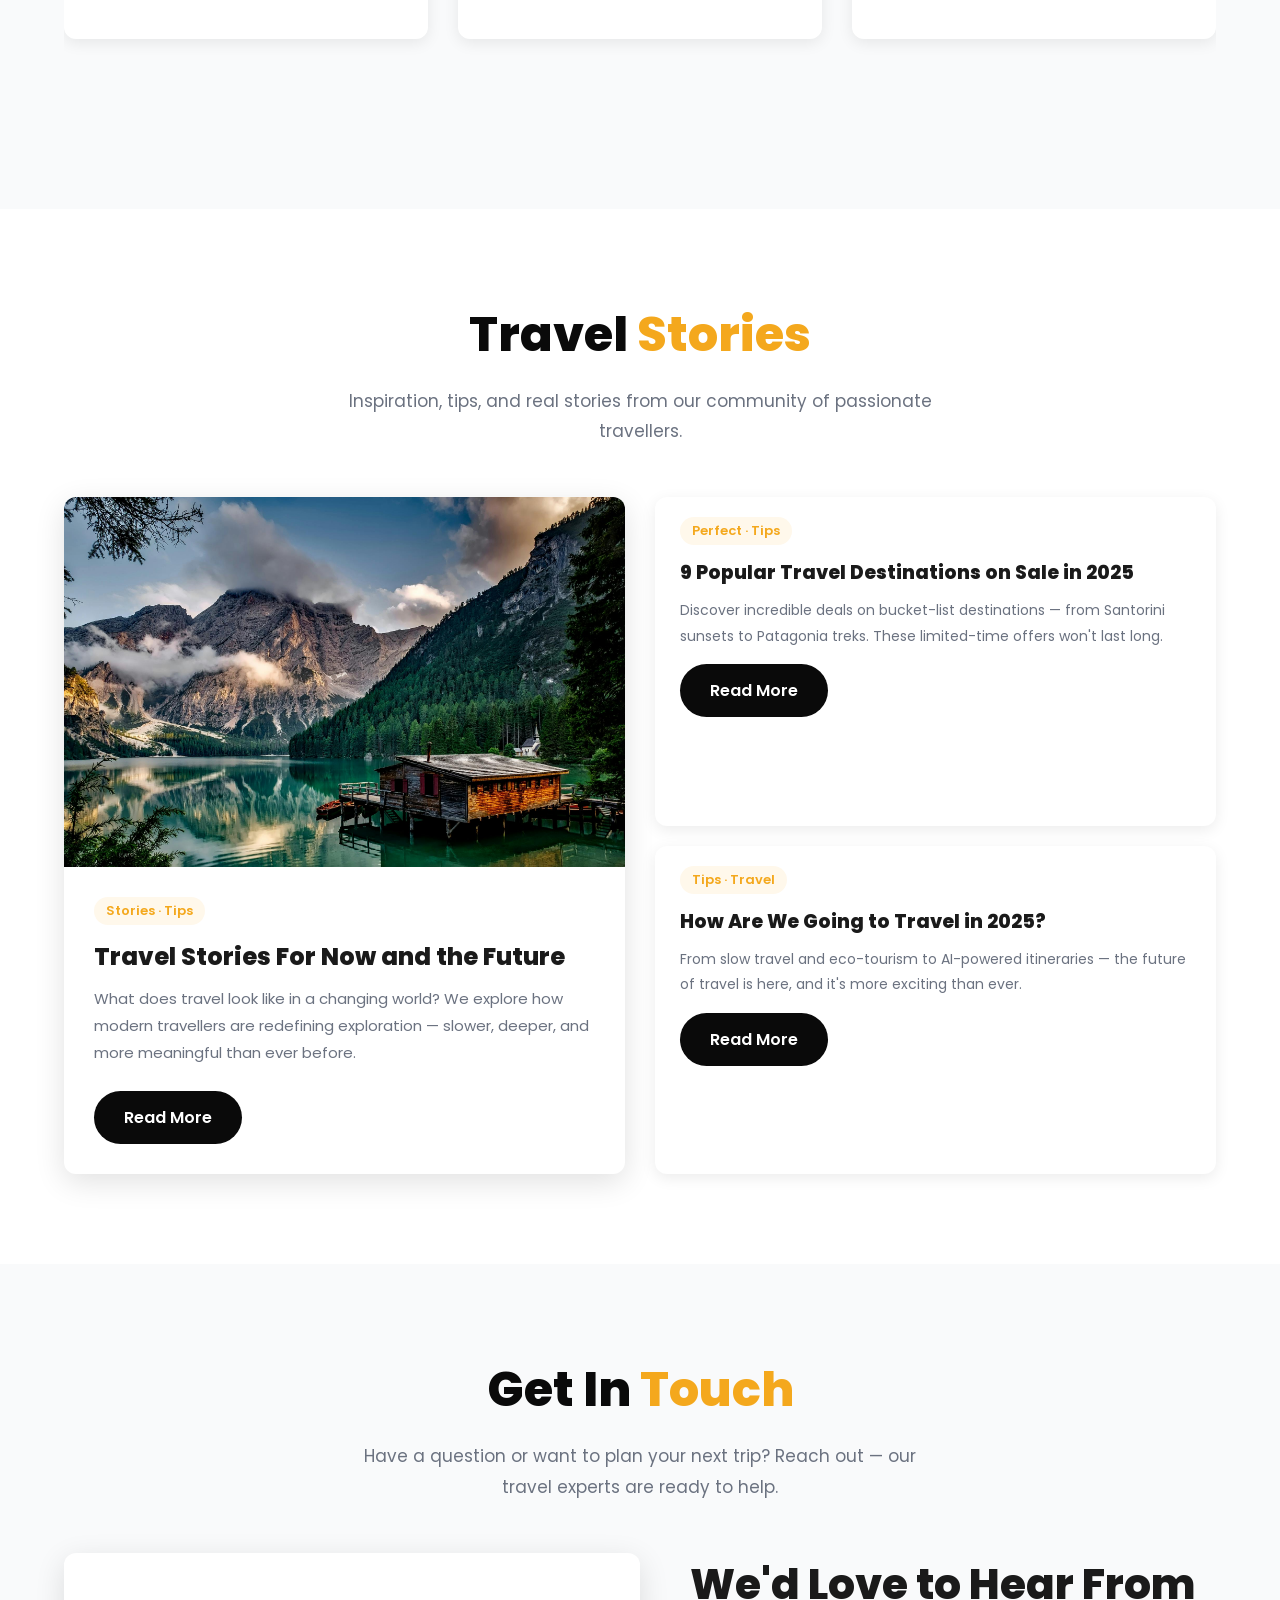
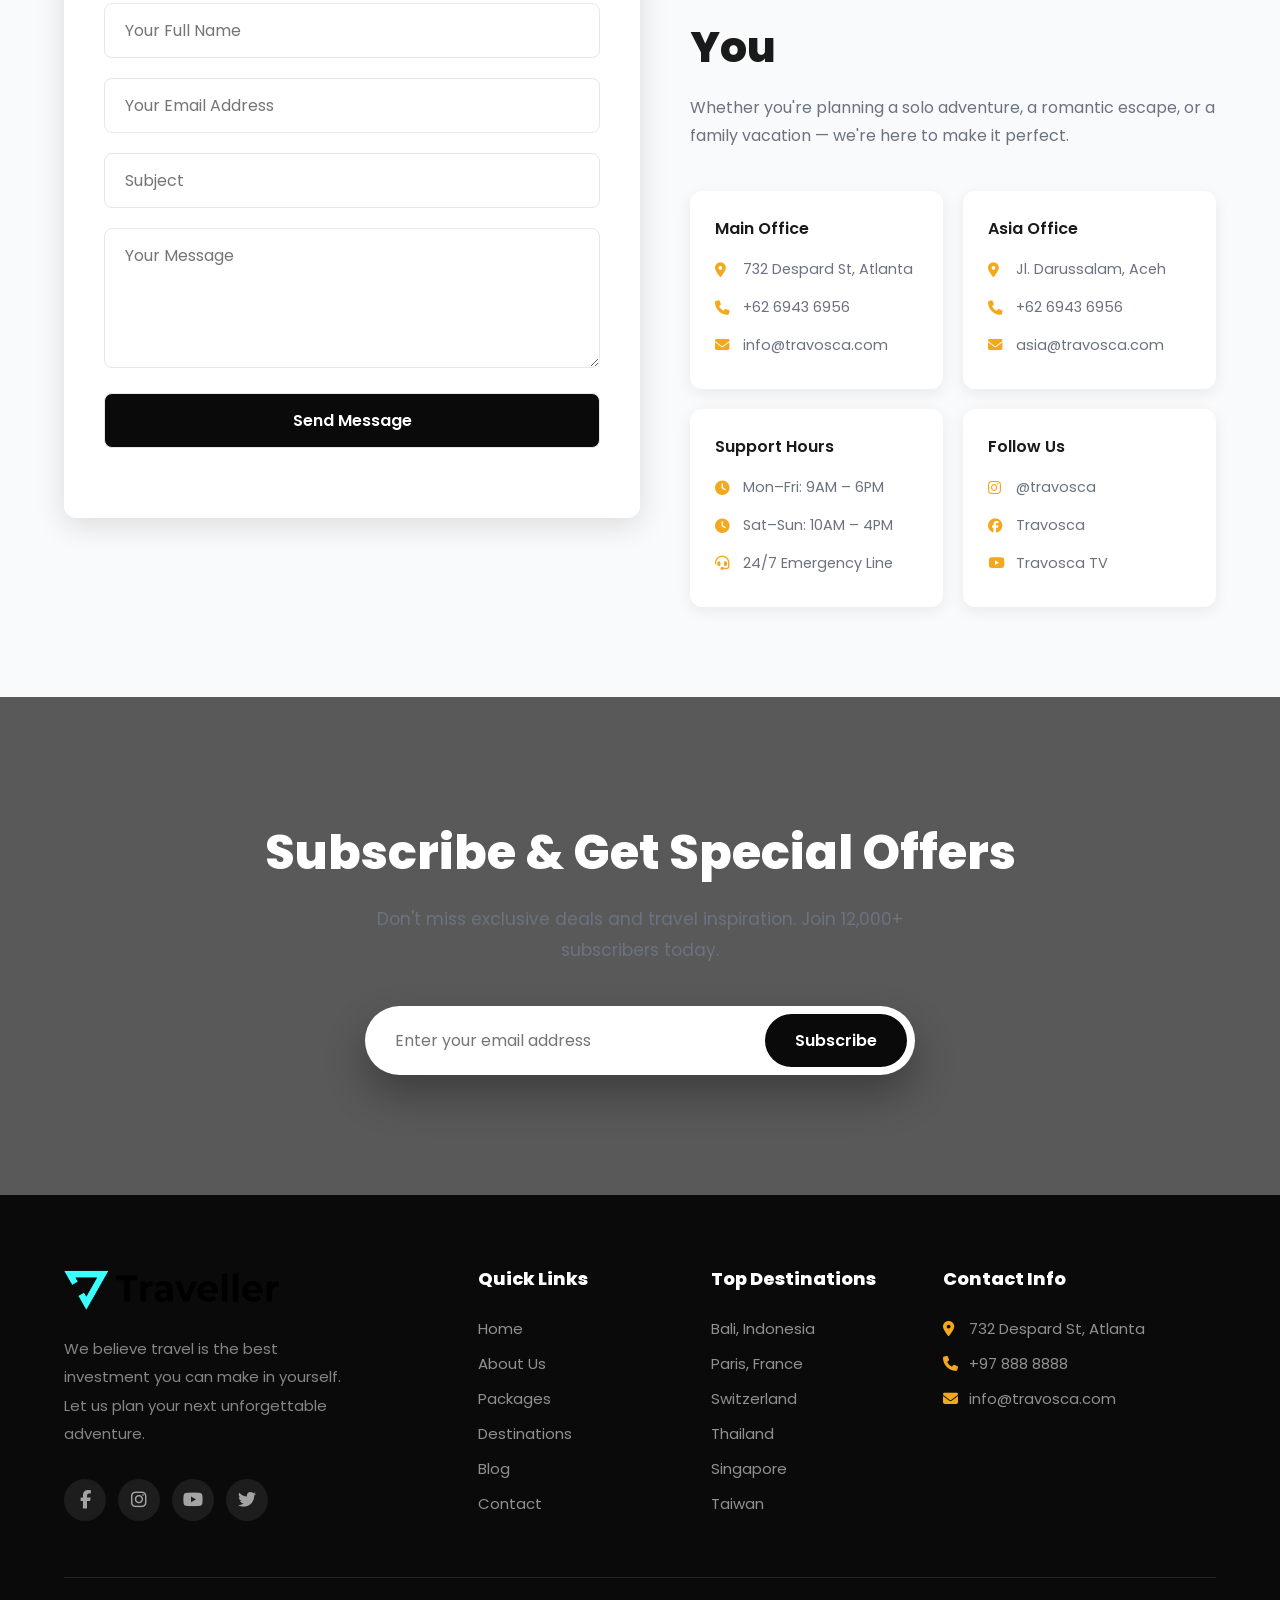
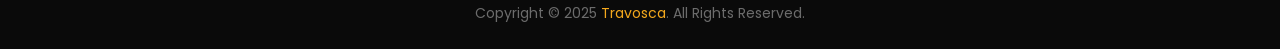
==== commit 4144465f: "traveller" ====
--- a/index.html
+++ b/index.html
@@ -1,652 +1,531 @@
-<!DOCTYPE html>
-<html lang="en">
-
-<head>
-    <meta charset="UTF-8">
-    <meta name="viewport" content="width=device-width, initial-scale=1.0">
-    <title>Document</title>
-    <link rel="stylesheet" href="https://cdn.jsdelivr.net/npm/swiper@11/swiper-bundle.min.css" />
-    <link rel="stylesheet" href="./assets/css/all.min.css">
-    <link rel="stylesheet" href="./assets/css/font.css">
-    <link rel="stylesheet" href="./assets/css/style.css">
-</head>
-
-<body>
-    <header>
-        <div class="container">
-            <a href="#">
-                <img src="assets/image/Logo.png" alt="">
-            </a>
-            <nav>
-                <ul>
-                    <li><a href="#">Home</a></li>
-                    <li><a href="About Us.html">About Us</a></li>
-                    <li><a href="">Package<i class="fa-solid fa-angle-down"></i></a></li>
-                    <li><a href="">Destination<i class="fa-solid fa-angle-down"></i></a></li>
-                    <li><a href="">Blog<i class="fa-solid fa-angle-down "></i></a></li>
-                    <li><a href="">Contact</a></li>
-                </ul>
-            </nav>
-            <a href="#" class="search"><i class="fa-solid fa-magnifying-glass"></i></a>
-        </div>
-    </header>
-    <main>
-        <section id="hero">
-            <div class="container">
-                <div class="herodata">
-                    <h1>Make in <br>
-                        your journey.</h1>
-                    <p>Explore the world with what you love beautiful
-                        natural beauty.</p>
-                    <form action="" class="expForm">
-                        <select name="location" id="">
-                            <option value="0">Location</option>
-                            <option value="Manali">Manali</option>
-                            <option value="Goa">Goa</option>
-                        </select>
-                        <select name=" Date " id="">
-                            <option value="0">Date </option>
-                            <option value="1">1</option>
-                            <option value="2">2</option>
-                        </select>
-                        <select name="People" id="">
-                            <option value="0">People</option>
-                            <option value="1">1</option>
-                            <option value="2">2</option>
-                        </select>
-                        <input type="submit" value="Explore now" class="btn">
-                    </form>
-                    <p><span class="pop">Popular Place:</span> Bali, Istanbul, Rome, Paris.</p>
-                </div>
-            </div>
-        </section>
-        <section id="About ">
-            <div class="container">
-                <h3 class="main-title">About US</h3>
-                <p class="sub-title">Lorem ipsum dolor sit amet, consectetur adipiscing elit, sed do eiusmod tempor
-                    incididunt ut labore et dolore magna aliqua.</p>
-                <div class="row">
-
-                    <div class="col-5 aboutdetail">
-                        <div class="aboutdata">
-                            <img src="assets/image/Vector.png" alt="">
-                            <h4>Great team work</h4>
-                            <p>Lorem ipsum dolor sit amet, consectetur adipiscing elit. Curabitur tempor nunc non neque
-                                euismod porttitor. tortor egestas viverra. </p>
-                        </div>
-
-                    </div>
-
-
-
-
-                    <div class="col-3 aboutdetail">
-                        <div class="aboutdata ">
-                            <img src="assets/image/Vector (1).png" alt="">
-                            <h4>Our vision</h4>
-                            <p>Lorem ipsum dolor sit amet, consectetur adipiscing elit, sed do eiusmod tempor incididunt
-                                ut labore et dolore magna aliqua. Ut enim ad minim veniam.. </p>
-                        </div>
-
-                    </div>
-
-                    <div class="col-4 aboutdetail">
-                        <div class="aboutdata">
-                            <img src="assets/image/Vector (2).png" alt="">
-                            <h4>Our mision</h4>
-                            <p>Lorem ipsum dolor sit amet, consectetur adipiscing elit, sed do eiusmod tempor incididunt
-                                ut labore et dolore magna aliqua. Ut enim ad minim veniam.. </p>
-                        </div>
-
-                    </div>
-                </div>
-
-            </div>
-        </section>
-
-        <section id="founder">
-            <div class="container">
-                <div class="row">
-                    <div class="col-6">
-                        <div class="fimage">
-                            <img src="assets/image/ceo.jpg" alt="">
-                        </div>
-                    </div>
-                    <div class="col-6 fdetail">
-                        <div class="fdata">
-                            <img src="assets/image/founder.png" alt="">
-
-                            <p>Lorem ipsum dolor sit amet, consectetur adipiscing elit. Nunc porttitor sapien et urna
-                                tincidunt fringilla. Vivamus at augue interdum, blandit arcu quis, laoreet ipsum. In eu
-                                ipsum urna. Suspendisse suscipit est et neque.</p>
-
-                            <p>Mauris tempor tellus ante, ut fermentum erat gravida vel. Class aptent taciti sociosqu ad
-                                litora torquent per conubia nostra, per inceptos himenaeos. Aenean nec justo dui. Ut et
-                                consequat dui, a malesuada ipsum. Pellentesque nec turpis viverra, blandit mi a,
-                                accumsan justo.</p>
-
-                            <h5>Siti Sarah</h5>
-                            <h6>Founder Travosca</h6>
-                        </div>
-                    </div>
-                </div>
-
-            </div>
-        </section>
-
-
-        <section id="Package">
-            <div class="container">
-                <h3 class="main-title">Packages</h3>
-                <p class="sub-title">Lorem ipsum dolor sit amet, consectetur adipiscing elit, sed do eiusmod tempor
-                    incididunt ut labore et dolore magna aliqua.</p>
-                <div class="row popular">
-                    <div class="col-5">
-                        <h4>Popular Packages</h4>
-                        <p>orem ipsum dolor sit amet, consectetur adipiscing elit, sed do eiusmod tempor incididunt ut
-                            labore et dolore magna </p>
-                    </div>
-                    <div class="col-2">
-                        <a href="#" class="btn btn1">Discover more</a>
-                    </div>
-                </div>
-                <div class="row pop-pack">
-                    <div class="col-4">
-                        <div class="pack-detail">
-                            <img src="assets/image/paris.jpg" alt="">
-                            <div class="pack-data">
-                                <div class="name">
-                                    <h5>Paris</h5>
-                                    <p>$299.00/2days</p>
-                                </div>
-
-                                <p class="desc">Lorem ipsum dolor sit amet, consect adipiscing elit, sed do eiusmod
-                                    tempor incididunt
-                                    ut labore et dolore
-                                    incididunt ut labore et dolore</p>
-                                <div class="inquiry">
-                                    <div class="rating">
-                                        <a href="#"><i class="fa-solid fa-star star"></i></a>
-                                        <a href="#"><i class="fa-solid fa-star star"></i></a>
-                                        <a href="#"><i class="fa-solid fa-star star"></i></a>
-                                        <a href="#"><i class="fa-solid fa-star star"></i></a>
-                                        <a href="#"><i class="fa-solid fa-star star"></i></a>
-                                    </div>
-                                    <a href="#" class="btn btn2">Booking now</a>
-                                </div>
-                            </div>
-                        </div>
-                    </div>
-
-                    <div class="col-4">
-                        <div class="pack-detail">
-                            <img src="assets/image/swiss.jpg" alt="">
-                            <div class="pack-data">
-                                <div class="name">
-                                    <h5>Swiss</h5>
-                                    <p>$299.00/3days</p>
-                                </div>
-
-                                <p class="desc">Lorem ipsum dolor sit amet, consect adipiscing elit, sed do eiusmod
-                                    tempor incididunt
-                                    ut labore et dolore
-                                    incididunt ut labore et dolore</p>
-                                <div class="inquiry">
-                                    <div class="rating">
-                                        <a href="#"><i class="fa-solid fa-star star"></i></a>
-                                        <a href="#"><i class="fa-solid fa-star star"></i></a>
-                                        <a href="#"><i class="fa-solid fa-star star"></i></a>
-                                        <a href="#"><i class="fa-solid fa-star star"></i></a>
-                                        <a href="#"><i class="fa-solid fa-star star"></i></a>
-                                    </div>
-                                    <a href="#" class="btn btn2">Booking now</a>
-                                </div>
-                            </div>
-                        </div>
-                    </div>
-
-                    <div class="col-4">
-                        <div class="pack-detail">
-                            <img src="assets/image/thiland.jpg" alt="">
-                            <div class="pack-data">
-                                <div class="name">
-                                    <h5>Thailand</h5>
-                                    <p>$299.00/3days</p>
-                                </div>
-
-                                <p class="desc">Lorem ipsum dolor sit amet, consect adipiscing elit, sed do eiusmod
-                                    tempor incididunt
-                                    ut labore et dolore
-                                    incididunt ut labore et dolore</p>
-                                <div class="inquiry">
-                                    <div class="rating">
-                                        <a href="#"><i class="fa-solid fa-star star"></i></a>
-                                        <a href="#"><i class="fa-solid fa-star star"></i></a>
-                                        <a href="#"><i class="fa-solid fa-star star"></i></a>
-                                        <a href="#"><i class="fa-solid fa-star star"></i></a>
-                                        <a href="#"><i class="fa-solid fa-star star"></i></a>
-                                    </div>
-                                    <a href="#" class="btn btn2">Booking now</a>
-                                </div>
-                            </div>
-                        </div>
-                    </div>
-
-                    <div class="col-4">
-                        <div class="pack-detail">
-                            <img src="assets/image/taiwan.jpg" alt="">
-                            <div class="pack-data">
-                                <div class="name">
-                                    <h5>Taiwan</h5>
-                                    <p>$299.00/3days</p>
-                                </div>
-
-                                <p class="desc">Lorem ipsum dolor sit amet, consect adipiscing elit, sed do eiusmod
-                                    tempor incididunt
-                                    ut labore et dolore
-                                    incididunt ut labore et dolore</p>
-                                <div class="inquiry">
-                                    <div class="rating">
-                                        <a href="#"><i class="fa-solid fa-star star"></i></a>
-                                        <a href="#"><i class="fa-solid fa-star star"></i></a>
-                                        <a href="#"><i class="fa-solid fa-star star"></i></a>
-                                        <a href="#"><i class="fa-solid fa-star star"></i></a>
-                                        <a href="#"><i class="fa-solid fa-star star"></i></a>
-                                    </div>
-                                    <a href="#" class="btn btn2">Booking now</a>
-                                </div>
-                            </div>
-                        </div>
-                    </div>
-
-                    <div class="col-4">
-                        <div class="pack-detail">
-                            <img src="assets/image/indonasia.jpg" alt="">
-                            <div class="pack-data">
-                                <div class="name">
-                                    <h5>Indonesi</h5>
-                                    <p>$299.00/3days</p>
-                                </div>
-
-                                <p class="desc">Lorem ipsum dolor sit amet, consect adipiscing elit, sed do eiusmod
-                                    tempor incididunt
-                                    ut labore et dolore
-                                    incididunt ut labore et dolore</p>
-                                <div class="inquiry">
-                                    <div class="rating">
-                                        <a href="#"><i class="fa-solid fa-star star"></i></a>
-                                        <a href="#"><i class="fa-solid fa-star star"></i></a>
-                                        <a href="#"><i class="fa-solid fa-star star"></i></a>
-                                        <a href="#"><i class="fa-solid fa-star star"></i></a>
-                                        <a href="#"><i class="fa-solid fa-star star"></i></a>
-                                    </div>
-                                    <a href="#" class="btn btn2">Booking now</a>
-                                </div>
-                            </div>
-                        </div>
-                    </div>
-
-                    <div class="col-4">
-                        <div class="pack-detail">
-                            <img src="assets/image/singapore.jpg" alt="">
-                            <div class="pack-data">
-                                <div class="name">
-                                    <h5>Singapore</h5>
-                                    <p>$299.00/3days</p>
-                                </div>
-
-                                <p class="desc">Lorem ipsum dolor sit amet, consect adipiscing elit, sed do eiusmod
-                                    tempor incididunt
-                                    ut labore et dolore
-                                    incididunt ut labore et dolore</p>
-                                <div class="inquiry">
-                                    <div class="rating">
-                                        <a href="#"><i class="fa-solid fa-star star"></i></a>
-                                        <a href="#"><i class="fa-solid fa-star star"></i></a>
-                                        <a href="#"><i class="fa-solid fa-star star"></i></a>
-                                        <a href="#"><i class="fa-solid fa-star star"></i></a>
-                                        <a href="#"><i class="fa-solid fa-star star"></i></a>
-                                    </div>
-                                    <a href="#" class="btn btn2">Booking now</a>
-                                </div>
-                            </div>
-                        </div>
-                    </div>
-
-
-                </div>
-
-            </div>
-        </section>
-        <section id="Destination">
-            <div class="container">
-                <h3 class="main-title">Destination</h3>
-                <p class="sub-title">Lorem ipsum dolor sit amet, consectetur adipiscing elit, sed do eiusmod tempor
-                    incididunt ut labore et dolore magna aliqua.</p>
-
-                <div class="swiper destslider">
-                    <div class="swiper-wrapper">
-                        <div class="swiper-slide">
-                            <div class="dest-data">
-                                <img src="assets/image/bali.jpg" alt="">
-                                <div class="dest-detail">
-                                    <div class="circle">
-                                        “
-                                    </div>
-                                    <h5>Bali.</h5>
-                                    <p>Bali is a beautiful tourist spot and is visited by <br>many travelers. </p>
-                                </div>
-                            </div>
-                        </div>
-
-
-
-                        <div class="swiper-slide">
-                            <div class="dest-data">
-                                <img src="assets/image/thiablog.jpg" alt="">
-                                <div class="dest-detail">
-                                    <div class="circle">
-                                        “
-                                    </div>
-                                    <h5>Thailand.</h5>
-                                    <p>Thailand is a beautiful tourist spot and is visited by <br> many travelers. </p>
-                                </div>
-                            </div>
-                        </div>
-
-                        <div class="swiper-slide">
-                            <div class="dest-data">
-                                <img src="assets/image/pari-blog.jpg" alt="">
-                                <div class="dest-detail">
-                                    <div class="circle">
-                                        “
-                                    </div>
-                                    <h5>Paris.</h5>
-                                    <p>Paris is a beautiful tourist spot and is visited by <br> many travelers. </p>
-                                </div>
-                            </div>
-                        </div>
-
-                        <div class="swiper-slide">
-                            <div class="dest-data">
-                                <img src="assets/image/thiablog.jpg" alt="">
-                                <div class="dest-detail">
-                                    <div class="circle">
-                                        “
-                                    </div>
-                                    <h5>Indonesia.</h5>
-                                    <p>Indonesia is a beautiful tourist spot and is visited by <br> many travelers. </p>
-                                </div>
-                            </div>
-                        </div>
-
-                        <div class="swiper-slide">
-                            <div class="dest-data">
-                                <img src="assets/image/singa-blog.jpg" alt="">
-                                <div class="dest-detail">
-                                    <div class="circle">
-                                        “
-                                    </div>
-                                    <h5>Singapore.</h5>
-                                    <p>Singapore is a beautiful tourist spot and is visited by <br> many travelers. </p>
-                                </div>
-                            </div>
-                        </div>
-
-                    </div>
-                    <div class="swiper-button-prev"></div>
-                    <div class="swiper-button-next"></div>
-
-
-                </div>
-            </div>
-        </section>
-
-
-        <section id="blog">
-            <div class="container">
-                <h3 class="main-title">Blog</h3>
-                <p class="sub-title">Lorem ipsum dolor sit amet, consectetur adipiscing elit, sed do eiusmod tempor
-                    incididunt ut labore et dolore magna aliqua.</p>
-                <div class="row">
-                    <div class="col-4">
-
-                        <div class="row trow">
-                            <div class="col-12">
-
-                                <div class="tips">
-                                    <h6>Perfect | Tips</h6>
-                                    <h5>9 Popular Travel Destintion on Sale in 2022
-                                        <br> -
-                                    </h5>
-                                    <p>Lorem ipsum dolor sit amet, consectetur adipiscing elit, sed do eiusmod tempor
-                                        incididunt ut labore et dolore magna</p>
-
-                                    <a href="#" class="btn btn4">Read More</a>
-                                </div>
-
-                            </div>
-
-
-                            <div class="col-12">
-
-                                <div class="tips">
-                                    <h6>Tips | Travel</h6>
-                                    <h5>How Are We Going to Travel in 2022
-                                        <br> -
-                                    </h5>
-                                    <p>Lorem ipsum dolor sit amet, consectetur adipiscing elit, sed do eiusmod tempor
-                                        incididunt ut labore et dolore magna</p>
-
-                                    <a href="#" class="btn btn4">Read More</a>
-                                </div>
-
-                            </div>
-                        </div>
-                    </div>
-
-                    <div class="col-8">
-                        <div class="stories">
-                            <div class="story-image">
-                                <img src="assets/image/blog.jpg" alt="">
-                            </div>
-                            <div class="story-data">
-                                <h6>Stories | Tips</h6>
-                                <h5>Travel Stories For Now and the Future</h5>
-                                <p>Lorem ipsum dolor sit amet, consectetur adipiscing elit, sed do eiusmod tempor
-                                    incididunt ut labore et dolore magna</p>
-
-                                <a href="#" class="btn btn5">Read More</a>
-
-                            </div>
-                        </div>
-
-
-
-                    </div>
-                </div>
-        </section>
-
-        <section id="Touch">
-            <div class="container">
-                <h3 class="main-title">About US</h3>
-                <p class="sub-title">Lorem ipsum dolor sit amet, consectetur adipiscing elit, sed do eiusmod tempor
-                    incididunt ut labore et dolore magna aliqua.</p>
-
-                <div class="row">
-                    <div class="col-6">
-                        <form action="" class="form1">
-                            <input type="text" name="name" placeholder="Your Name">
-                            <br>
-                            <input type="email" name="email" placeholder="Your Email">
-                            <br>
-                            <input type="text" name="subject" placeholder="Your Subject">
-                            <br>
-                            <textarea name="Your Message" placeholder="Your Message"></textarea>
-                            <br>
-                            <input type="submit" value="Send Message" class="btn btn6">
-                        </form>
-                    </div>
-                    <div class="col-6">
-                        <div class="codata">
-
-                            <h4>Get In Touch</h4>
-                            <p>Lorem ipsum dolor sit amet, consectetur adipiscing elit, sed do eiusmod tempor incididunt
-                                ut labore et dolore magna </p>
-                            <div class="row corow">
-                                <div class="col-6">
-                                    <div class="codetail">
-                                        <h6>Lhoksemawe, Aceh</h6>
-
-                                        <a href="#"><i class="fa-solid fa-phone"></i>+62 6943 6956</a>
-
-                                        <a href="#"><i class="fa-solid fa-envelope"></i>contact@domain.com</a>
-                                        <a href="#"><i class="fa-solid fa-location-dot"></i>Jl. Darussalam Hagu
-                                            selatan</a>
-                                    </div>
-                                </div>
-                                <div class="col-6">
-                                    <div class="codetail">
-                                        <h6>Lhoksemawe, Aceh</h6>
-
-                                        <a href="#"><i class="fa-solid fa-phone"></i>+62 6943 6956</a>
-
-                                        <a href="#"><i class="fa-solid fa-envelope"></i>contact@domain.com</a>
-
-                                        <a href="#"><i class="fa-solid fa-location-dot"></i>Jl. Darussalam Hagu
-                                            selatan</a>
-                                    </div>
-                                </div>
-                                <div class="col-6">
-                                    <div class="codetail">
-                                        <h6>Lhoksemawe, Aceh</h6>
-
-                                        <a href="#"><i class="fa-solid fa-phone"></i>+62 6943 6956</a>
-
-                                        <a href="#"><i class="fa-solid fa-envelope"></i>contact@domain.com</a>
-
-                                        <a href="#"><i class="fa-solid fa-location-dot"></i>Jl. Darussalam Hagu
-                                            selatan</a>
-                                    </div>
-                                </div>
-                                <div class="col-6">
-                                    <div class="codetail">
-                                        <h6>Lhoksemawe, Aceh</h6>
-
-                                        <a href="#"><i class="fa-solid fa-phone"></i>+62 6943 6956</a>
-
-                                        <a href="#"><i class="fa-solid fa-envelope"></i>contact@domain.com</a>
-
-                                        <a href="#"><i class="fa-solid fa-location-dot"></i>Jl. Darussalam Hagu
-                                            selatan</a>
-                                    </div>
-                                </div>
-
-                            </div>
-                        </div>
-                    </div>
-
-                </div>
-            </div>
-        </section>
-
-        <section id="Subcribe">
-            <div class="container">
-                <h3 class="main-title">Subcribe to get special price</h3>
-                <p class="sub-title stitle">Dont wanna miss something? subscribe right now and get special promotion and
-                    monthly newsletter</p>
-                <div class="subdata">
-                    <form action="" class="subForm">
-                        <input type="email" name="email" placeholder="Enter Your Email ">
-                        <input type="submit" value="Subscribe" class="btn btn7">
-                    </form>
-                </div>
-            </div>
-        </section>
-    </main>
-
-    <footer>
-        <div class="container">
-            <div class="row footrow">
-                <div class="col-3">
-                    <a href="#"><img src="assets/image/logo2.png" alt=""></a>
-
-                </div>
-                
-                    <div class="coinfo col-9">
-                        <div class="col-5">
-                            <h5>Contact Information</h5>
-                            <ul>
-                                <li><a href="#"><i class="fa-solid fa-location-dot"></i>732 Despard St, Atlanta</a></li>
-                                <li><a href="#"><i class="fa-solid fa-phone"></i>+97 888 8888</a></li>
-                                <li><a href="#"><i class="fa-solid fa-envelope"></i>info@traveller.com</a></li>
-
-
-                            </ul>
-                        </div>
-                        <div class="col-4">
-                            <h5>Quick Link</h5>
-                            <ul>
-                                <li><a href="#">Home</a></li>
-                                <li><a href="#">About Us</a></li>
-                                <li><a href="#">securityTours</a></li>
-                                <li><a href="#">Contact</a></li>
-
-                            </ul>
-
-                        </div>
-                        <div class="col-3">
-                            <h5>Follow Us</h5>
-
-                            <div class="appicon">
-                                <a href="#"><i class="fa-brands fa-facebook"></i></a>
-                                <a href="#"><i class="fa-brands fa-twitter"></i></a>
-                                <a href="#"><i class="fa-brands fa-youtube"></i></a>
-                                <a href="#"><i class="fa-brands fa-instagram"></i></a>
-                            </div>
-
-
-
-                        </div>
-                    </div>
-
-               
-            </div>
-
-
-        </div>
-
-        <div class="job-register">
-            <p class="copyright">Copyright © 2021 UNQ Design</p>
-
-        </div>
-
-    </footer>
-
-    <script src="https://cdn.jsdelivr.net/npm/swiper@11/swiper-bundle.min.js"></script>
-
-    <script>
-        var swiper = new Swiper(".destslider", {
-            slidesPerView: 1,
-            spaceBetween: 10,
-            navigation: {
-                nextEl: '.swiper-button-next',
-                prevEl: '.swiper-button-prev',
-            },
-
-            breakpoints: {
-
-                768: {
-                    slidesPerView: 2,
-                    spaceBetween: 40,
-                },
-                1024: {
-                    slidesPerView: 3,
-                    spaceBetween: 50,
-                },
-            },
-        });
-    </script>
-</body>
-
+<!DOCTYPE html>
+<html lang="en">
+<head>
+  <meta charset="UTF-8">
+  <meta name="viewport" content="width=device-width, initial-scale=1.0">
+  <title>Travosca — Explore The World</title>
+  <meta name="description" content="Discover the world's most beautiful destinations with Travosca. Book your dream trip today with our curated travel packages.">
+  <link rel="stylesheet" href="https://cdn.jsdelivr.net/npm/swiper@11/swiper-bundle.min.css"/>
+  <link rel="stylesheet" href="./assets/css/all.min.css">
+  <link rel="stylesheet" href="./assets/css/font.css">
+  <link rel="stylesheet" href="./assets/css/style.css">
+  <link rel="stylesheet" href="./assets/css/responsive.css">
+</head>
+<body>
+
+  <!-- ===== HEADER ===== -->
+  <input type="checkbox" id="menu-toggle" class="menu-toggle">
+  <header id="header">
+    <div class="container">
+      <a href="index.html" class="logo">
+        <img src="assets/image/Logo.png" alt="Travosca Logo">
+      </a>
+      <nav class="nav-menu">
+        <ul>
+          <li><a href="index.html" class="active">Home</a></li>
+          <li><a href="about.html">About Us</a></li>
+          <li><a href="packages.html">Package <i class="fa-solid fa-angle-down"></i></a></li>
+          <li><a href="destinations.html">Destination <i class="fa-solid fa-angle-down"></i></a></li>
+          <li><a href="blog.html">Blog <i class="fa-solid fa-angle-down"></i></a></li>
+          <li><a href="contact.html">Contact</a></li>
+        </ul>
+      </nav>
+      <a href="#" class="nav-search"><i class="fa-solid fa-magnifying-glass"></i></a>
+      <label for="menu-toggle" class="hamburger">
+        <span></span><span></span><span></span>
+      </label>
+    </div>
+  </header>
+
+  <main>
+    <!-- ===== HERO ===== -->
+    <section id="hero">
+      <div class="container">
+        <div class="herodata">
+          <h1>Make Your <br>Dream Journey.</h1>
+          <p>Explore the world's most breathtaking destinations with expertly curated travel packages.</p>
+          <form action="" class="expForm">
+            <select name="location">
+              <option value="0">📍 Location</option>
+              <option value="Bali">Bali, Indonesia</option>
+              <option value="Paris">Paris, France</option>
+              <option value="Swiss">Swiss, Alps</option>
+              <option value="Singapore">Singapore</option>
+              <option value="Thailand">Thailand</option>
+            </select>
+            <select name="date">
+              <option value="0">📅 Travel Date</option>
+              <option value="jan">January 2025</option>
+              <option value="feb">February 2025</option>
+              <option value="mar">March 2025</option>
+              <option value="apr">April 2025</option>
+            </select>
+            <select name="people">
+              <option value="0">👥 Travellers</option>
+              <option value="1">1 Person</option>
+              <option value="2">2 People</option>
+              <option value="3">3 People</option>
+              <option value="4">4+ People</option>
+            </select>
+            <input type="submit" value="Explore Now" class="btn">
+          </form>
+          <p class="pop"><strong>Popular:</strong> Bali &nbsp;·&nbsp; Istanbul &nbsp;·&nbsp; Rome &nbsp;·&nbsp; Paris</p>
+        </div>
+      </div>
+    </section>
+
+    <!-- ===== STATS BANNER ===== -->
+    <div class="stats-banner">
+      <div class="container">
+        <div class="stats-grid">
+          <div class="stat-item">
+            <h3>12K+</h3>
+            <p>Happy Travellers</p>
+          </div>
+          <div class="stat-item">
+            <h3>98+</h3>
+            <p>Destinations</p>
+          </div>
+          <div class="stat-item">
+            <h3>15+</h3>
+            <p>Years Experience</p>
+          </div>
+          <div class="stat-item">
+            <h3>4.9★</h3>
+            <p>Average Rating</p>
+          </div>
+        </div>
+      </div>
+    </div>
+
+    <!-- ===== ABOUT ===== -->
+    <section id="About" class="section">
+      <div class="container">
+        <h3 class="main-title">Why Choose <span>Travosca</span></h3>
+        <p class="sub-title">We craft unforgettable travel experiences tailored to every kind of adventurer — from solo explorers to families.</p>
+        <div class="about-grid">
+          <div class="about-card">
+            <div class="icon-wrap">
+              <img src="assets/image/Vector.png" alt="Team Work">
+            </div>
+            <h4>Great Team Work</h4>
+            <p>Our dedicated travel experts work round the clock to make your trip seamless, safe, and memorable.</p>
+          </div>
+          <div class="about-card">
+            <div class="icon-wrap">
+              <img src="assets/image/Vector (1).png" alt="Vision">
+            </div>
+            <h4>Our Vision</h4>
+            <p>To inspire every person on earth to explore the world with confidence, curiosity, and joy.</p>
+          </div>
+          <div class="about-card">
+            <div class="icon-wrap">
+              <img src="assets/image/Vector (2).png" alt="Mission">
+            </div>
+            <h4>Our Mission</h4>
+            <p>Delivering premium travel experiences at honest prices, building trust one journey at a time.</p>
+          </div>
+        </div>
+      </div>
+    </section>
+
+    <!-- ===== FOUNDER ===== -->
+    <section id="founder" class="section">
+      <div class="container">
+        <div class="row" style="align-items: center;">
+          <div class="col-6">
+            <div class="founder-img-wrap">
+              <img src="assets/image/ceo.jpg" alt="Siti Sarah — Founder of Travosca">
+            </div>
+          </div>
+          <div class="col-6">
+            <div class="founder-content">
+              <span class="founder-badge">Our Founder</span>
+              <h2>A Vision Born From Wanderlust</h2>
+              <p>After years of travelling solo across 60+ countries, Siti Sarah realised that most people never get to experience the world the way it truly deserves to be seen — not through a rushed itinerary, but through a genuine connection with each destination.</p>
+              <p>That belief became Travosca — a company built on authenticity, passion, and the conviction that every journey should change you for the better.</p>
+              <div class="founder-sig">
+                <h5>Siti Sarah</h5>
+                <h6>Founder &amp; CEO, Travosca</h6>
+              </div>
+            </div>
+          </div>
+        </div>
+      </div>
+    </section>
+
+    <!-- ===== PACKAGES ===== -->
+    <section id="Package" class="section">
+      <div class="container">
+        <h3 class="main-title">Our <span>Packages</span></h3>
+        <p class="sub-title">Handpicked travel packages designed to give you the perfect balance of adventure, comfort, and value.</p>
+        <div class="packages-header">
+          <div>
+            <h4>Popular Packages</h4>
+            <p>Explore our top-rated packages trusted by thousands of travellers worldwide.</p>
+          </div>
+          <a href="packages.html" class="btn">Discover More</a>
+        </div>
+        <div class="pop-pack">
+          <div class="pack-detail">
+            <img src="assets/image/paris.jpg" alt="Paris">
+            <div class="pack-data">
+              <div class="name">
+                <h5>Paris</h5>
+                <p>$299<small>/2days</small></p>
+              </div>
+              <p class="desc">Stroll along the Seine, visit the Eiffel Tower, and lose yourself in the romance of the City of Light.</p>
+              <div class="inquiry">
+                <div class="rating">
+                  <i class="fa-solid fa-star star"></i><i class="fa-solid fa-star star"></i>
+                  <i class="fa-solid fa-star star"></i><i class="fa-solid fa-star star"></i>
+                  <i class="fa-solid fa-star star"></i>
+                </div>
+                <a href="packages.html" class="btn btn2">Book Now</a>
+              </div>
+            </div>
+          </div>
+
+          <div class="pack-detail">
+            <img src="assets/image/swiss.jpg" alt="Switzerland">
+            <div class="pack-data">
+              <div class="name">
+                <h5>Switzerland</h5>
+                <p>$499<small>/3days</small></p>
+              </div>
+              <p class="desc">Marvel at snow-capped Alps, cruise crystal lakes, and breathe the purest mountain air.</p>
+              <div class="inquiry">
+                <div class="rating">
+                  <i class="fa-solid fa-star star"></i><i class="fa-solid fa-star star"></i>
+                  <i class="fa-solid fa-star star"></i><i class="fa-solid fa-star star"></i>
+                  <i class="fa-solid fa-star star"></i>
+                </div>
+                <a href="packages.html" class="btn btn2">Book Now</a>
+              </div>
+            </div>
+          </div>
+
+          <div class="pack-detail">
+            <img src="assets/image/thiland.jpg" alt="Thailand">
+            <div class="pack-data">
+              <div class="name">
+                <h5>Thailand</h5>
+                <p>$199<small>/3days</small></p>
+              </div>
+              <p class="desc">Golden temples, turquoise waters, vibrant street food, and warm tropical sunsets await you.</p>
+              <div class="inquiry">
+                <div class="rating">
+                  <i class="fa-solid fa-star star"></i><i class="fa-solid fa-star star"></i>
+                  <i class="fa-solid fa-star star"></i><i class="fa-solid fa-star star"></i>
+                  <i class="fa-solid fa-star star"></i>
+                </div>
+                <a href="packages.html" class="btn btn2">Book Now</a>
+              </div>
+            </div>
+          </div>
+
+          <div class="pack-detail">
+            <img src="assets/image/taiwan.jpg" alt="Taiwan">
+            <div class="pack-data">
+              <div class="name">
+                <h5>Taiwan</h5>
+                <p>$249<small>/3days</small></p>
+              </div>
+              <p class="desc">Night markets, mountain trails, hot springs, and a culture that blends ancient and modern.</p>
+              <div class="inquiry">
+                <div class="rating">
+                  <i class="fa-solid fa-star star"></i><i class="fa-solid fa-star star"></i>
+                  <i class="fa-solid fa-star star"></i><i class="fa-solid fa-star star"></i>
+                  <i class="fa-solid fa-star star"></i>
+                </div>
+                <a href="packages.html" class="btn btn2">Book Now</a>
+              </div>
+            </div>
+          </div>
+
+          <div class="pack-detail">
+            <img src="assets/image/indonasia.jpg" alt="Indonesia">
+            <div class="pack-data">
+              <div class="name">
+                <h5>Indonesia</h5>
+                <p>$179<small>/3days</small></p>
+              </div>
+              <p class="desc">Over 17,000 islands of culture, volcanoes, rainforests, and some of the world's best diving.</p>
+              <div class="inquiry">
+                <div class="rating">
+                  <i class="fa-solid fa-star star"></i><i class="fa-solid fa-star star"></i>
+                  <i class="fa-solid fa-star star"></i><i class="fa-solid fa-star star"></i>
+                  <i class="fa-solid fa-star star"></i>
+                </div>
+                <a href="packages.html" class="btn btn2">Book Now</a>
+              </div>
+            </div>
+          </div>
+
+          <div class="pack-detail">
+            <img src="assets/image/singapore.jpg" alt="Singapore">
+            <div class="pack-data">
+              <div class="name">
+                <h5>Singapore</h5>
+                <p>$349<small>/3days</small></p>
+              </div>
+              <p class="desc">A dazzling city-state where futuristic skylines meet lush gardens and world-class cuisine.</p>
+              <div class="inquiry">
+                <div class="rating">
+                  <i class="fa-solid fa-star star"></i><i class="fa-solid fa-star star"></i>
+                  <i class="fa-solid fa-star star"></i><i class="fa-solid fa-star star"></i>
+                  <i class="fa-solid fa-star star"></i>
+                </div>
+                <a href="packages.html" class="btn btn2">Book Now</a>
+              </div>
+            </div>
+          </div>
+        </div>
+      </div>
+    </section>
+
+    <!-- ===== DESTINATIONS (Swiper) ===== -->
+    <section id="Destination" class="section">
+      <div class="container">
+        <h3 class="main-title">Top <span>Destinations</span></h3>
+        <p class="sub-title">From tropical paradises to ancient cities — discover the places that will take your breath away.</p>
+        <div class="swiper destslider">
+          <div class="swiper-wrapper">
+            <div class="swiper-slide">
+              <div class="dest-data">
+                <img src="assets/image/bali.jpg" alt="Bali">
+                <div class="dest-detail">
+                  <div class="circle">🌴</div>
+                  <h5>Bali, Indonesia</h5>
+                  <p>The Island of the Gods — lush rice fields, sacred temples, and pristine beaches.</p>
+                </div>
+              </div>
+            </div>
+            <div class="swiper-slide">
+              <div class="dest-data">
+                <img src="assets/image/thiablog.jpg" alt="Thailand">
+                <div class="dest-detail">
+                  <div class="circle">🏯</div>
+                  <h5>Thailand</h5>
+                  <p>Smiling locals, ancient temples, and the most vibrant street food scene in Asia.</p>
+                </div>
+              </div>
+            </div>
+            <div class="swiper-slide">
+              <div class="dest-data">
+                <img src="assets/image/pari-blog.jpg" alt="Paris">
+                <div class="dest-detail">
+                  <div class="circle">🗼</div>
+                  <h5>Paris, France</h5>
+                  <p>The eternal city of love, art, fashion, and world-famous culinary experiences.</p>
+                </div>
+              </div>
+            </div>
+            <div class="swiper-slide">
+              <div class="dest-data">
+                <img src="assets/image/indonasia.jpg" alt="Indonesia">
+                <div class="dest-detail">
+                  <div class="circle">🌋</div>
+                  <h5>Indonesia</h5>
+                  <p>An archipelago of wonder — from Borobudur's majesty to Komodo's wild shores.</p>
+                </div>
+              </div>
+            </div>
+            <div class="swiper-slide">
+              <div class="dest-data">
+                <img src="assets/image/singa-blog.jpg" alt="Singapore">
+                <div class="dest-detail">
+                  <div class="circle">🌆</div>
+                  <h5>Singapore</h5>
+                  <p>Where futuristic architecture meets multicultural traditions in a clean, vibrant city.</p>
+                </div>
+              </div>
+            </div>
+          </div>
+          <div class="swiper-button-prev"></div>
+          <div class="swiper-button-next"></div>
+        </div>
+      </div>
+    </section>
+
+    <!-- ===== BLOG ===== -->
+    <section id="blog" class="section">
+      <div class="container">
+        <h3 class="main-title">Travel <span>Stories</span></h3>
+        <p class="sub-title">Inspiration, tips, and real stories from our community of passionate travellers.</p>
+        <div class="blog-layout">
+          <div class="blog-featured">
+            <div class="blog-featured-img">
+              <img src="assets/image/blog.jpg" alt="Travel Stories">
+            </div>
+            <div class="blog-body">
+              <span class="blog-tag">Stories · Tips</span>
+              <h5>Travel Stories For Now and the Future</h5>
+              <p>What does travel look like in a changing world? We explore how modern travellers are redefining exploration — slower, deeper, and more meaningful than ever before.</p>
+              <a href="blog.html" class="btn">Read More</a>
+            </div>
+          </div>
+          <div class="blog-small-list">
+            <div class="blog-card-small">
+              <div class="blog-body">
+                <span class="blog-tag">Perfect · Tips</span>
+                <h5>9 Popular Travel Destinations on Sale in 2025</h5>
+                <p>Discover incredible deals on bucket-list destinations — from Santorini sunsets to Patagonia treks. These limited-time offers won't last long.</p>
+                <a href="blog.html" class="btn">Read More</a>
+              </div>
+            </div>
+            <div class="blog-card-small">
+              <div class="blog-body">
+                <span class="blog-tag">Tips · Travel</span>
+                <h5>How Are We Going to Travel in 2025?</h5>
+                <p>From slow travel and eco-tourism to AI-powered itineraries — the future of travel is here, and it's more exciting than ever.</p>
+                <a href="blog.html" class="btn">Read More</a>
+              </div>
+            </div>
+          </div>
+        </div>
+      </div>
+    </section>
+
+    <!-- ===== CONTACT ===== -->
+    <section id="Touch" class="section">
+      <div class="container">
+        <h3 class="main-title">Get In <span>Touch</span></h3>
+        <p class="sub-title">Have a question or want to plan your next trip? Reach out — our travel experts are ready to help.</p>
+        <div class="row" style="align-items: flex-start;">
+          <div class="col-6">
+            <form action="" class="form1">
+              <input type="text" name="name" placeholder="Your Full Name">
+              <input type="email" name="email" placeholder="Your Email Address">
+              <input type="text" name="subject" placeholder="Subject">
+              <textarea name="message" placeholder="Your Message"></textarea>
+              <input type="submit" value="Send Message" class="btn btn6">
+            </form>
+          </div>
+          <div class="col-6">
+            <div class="codata">
+              <h4>We'd Love to Hear From You</h4>
+              <p>Whether you're planning a solo adventure, a romantic escape, or a family vacation — we're here to make it perfect.</p>
+              <div class="corow">
+                <div class="codetail">
+                  <h6>Main Office</h6>
+                  <a href="#"><i class="fa-solid fa-location-dot"></i>732 Despard St, Atlanta</a>
+                  <a href="tel:+976943"><i class="fa-solid fa-phone"></i>+62 6943 6956</a>
+                  <a href="mailto:info@travosca.com"><i class="fa-solid fa-envelope"></i>info@travosca.com</a>
+                </div>
+                <div class="codetail">
+                  <h6>Asia Office</h6>
+                  <a href="#"><i class="fa-solid fa-location-dot"></i>Jl. Darussalam, Aceh</a>
+                  <a href="tel:+976943"><i class="fa-solid fa-phone"></i>+62 6943 6956</a>
+                  <a href="mailto:asia@travosca.com"><i class="fa-solid fa-envelope"></i>asia@travosca.com</a>
+                </div>
+                <div class="codetail">
+                  <h6>Support Hours</h6>
+                  <a href="#"><i class="fa-solid fa-clock"></i>Mon–Fri: 9AM – 6PM</a>
+                  <a href="#"><i class="fa-solid fa-clock"></i>Sat–Sun: 10AM – 4PM</a>
+                  <a href="#"><i class="fa-solid fa-headset"></i>24/7 Emergency Line</a>
+                </div>
+                <div class="codetail">
+                  <h6>Follow Us</h6>
+                  <a href="#"><i class="fa-brands fa-instagram"></i>@travosca</a>
+                  <a href="#"><i class="fa-brands fa-facebook"></i>Travosca</a>
+                  <a href="#"><i class="fa-brands fa-youtube"></i>Travosca TV</a>
+                </div>
+              </div>
+            </div>
+          </div>
+        </div>
+      </div>
+    </section>
+
+    <!-- ===== SUBSCRIBE ===== -->
+    <section id="Subcribe">
+      <div class="container">
+        <h3>Subscribe &amp; Get Special Offers</h3>
+        <p class="sub-title stitle">Don't miss exclusive deals and travel inspiration. Join 12,000+ subscribers today.</p>
+        <div class="subdata">
+          <form action="" class="subForm">
+            <input type="email" name="email" placeholder="Enter your email address">
+            <input type="submit" value="Subscribe" class="btn">
+          </form>
+        </div>
+      </div>
+    </section>
+  </main>
+
+  <!-- ===== FOOTER ===== -->
+  <footer>
+    <div class="container">
+      <div class="footer-grid">
+        <div class="footer-brand">
+          <img src="assets/image/logo2.png" alt="Travosca" class="footer-brand-logo">
+          <p>We believe travel is the best investment you can make in yourself. Let us plan your next unforgettable adventure.</p>
+          <div class="social-links">
+            <a href="#" aria-label="Facebook"><i class="fa-brands fa-facebook-f"></i></a>
+            <a href="#" aria-label="Instagram"><i class="fa-brands fa-instagram"></i></a>
+            <a href="#" aria-label="YouTube"><i class="fa-brands fa-youtube"></i></a>
+            <a href="#" aria-label="Twitter"><i class="fa-brands fa-twitter"></i></a>
+          </div>
+        </div>
+        <div class="footer-col">
+          <h5>Quick Links</h5>
+          <ul>
+            <li><a href="index.html">Home</a></li>
+            <li><a href="about.html">About Us</a></li>
+            <li><a href="packages.html">Packages</a></li>
+            <li><a href="destinations.html">Destinations</a></li>
+            <li><a href="blog.html">Blog</a></li>
+            <li><a href="contact.html">Contact</a></li>
+          </ul>
+        </div>
+        <div class="footer-col">
+          <h5>Top Destinations</h5>
+          <ul>
+            <li><a href="destinations.html">Bali, Indonesia</a></li>
+            <li><a href="destinations.html">Paris, France</a></li>
+            <li><a href="destinations.html">Switzerland</a></li>
+            <li><a href="destinations.html">Thailand</a></li>
+            <li><a href="destinations.html">Singapore</a></li>
+            <li><a href="destinations.html">Taiwan</a></li>
+          </ul>
+        </div>
+        <div class="footer-col">
+          <h5>Contact Info</h5>
+          <ul>
+            <li><a href="#"><i class="fa-solid fa-location-dot"></i>732 Despard St, Atlanta</a></li>
+            <li><a href="tel:+97888"><i class="fa-solid fa-phone"></i>+97 888 8888</a></li>
+            <li><a href="mailto:info@travosca.com"><i class="fa-solid fa-envelope"></i>info@travosca.com</a></li>
+          </ul>
+        </div>
+      </div>
+    </div>
+    <div class="footer-bottom">
+      <p>Copyright &copy; 2025 <span>Travosca</span>. All Rights Reserved.</p>
+    </div>
+  </footer>
+
+  <script src="https://cdn.jsdelivr.net/npm/swiper@11/swiper-bundle.min.js"></script>
+  <script>
+    // Swiper
+    var swiper = new Swiper(".destslider", {
+      slidesPerView: 1,
+      spaceBetween: 20,
+      navigation: { nextEl: '.swiper-button-next', prevEl: '.swiper-button-prev' },
+      breakpoints: {
+        768:  { slidesPerView: 2, spaceBetween: 25 },
+        1024: { slidesPerView: 3, spaceBetween: 30 }
+      }
+    });
+
+    // Sticky header
+    window.addEventListener('scroll', function() {
+      const header = document.getElementById('header');
+      if (window.scrollY > 60) {
+        header.classList.add('scrolled');
+      } else {
+        header.classList.remove('scrolled');
+      }
+    });
+  </script>
+</body>
 </html>
--- a/assets/css/style.css
+++ b/assets/css/style.css
@@ -1,804 +1,405 @@
-* {
-    margin: 0;
-    padding: 0;
-    box-sizing: border-box;
-}
-
-html {
-    font-size: 62.5%;
-    /* font-size: 10px; */
-}
-
-a {
-    text-decoration: none;
-}
-
-ul {
-    list-style: none;
-}
-
-body {
-    font-family: 'Poppins';
-}
-
-.container {
-    width: 95%;
-    margin: 0 auto;
-
-}
-
-/*--------header-------- */
-header {
-    position: fixed;
-    top: 2rem;
-    margin: 0 auto;
-    width: 100%;
-}
-
-header .container {
-    display: flex;
-
-    align-items: center;
-}
-
-header nav {
-    margin-left: auto;
-}
-
-header nav ul {
-    display: flex;
-}
-
-header ul li a {
-    color: white;
-    z-index: 999;
-    font-size: 1.8rem;
-    font-weight: 600;
-    margin: 0 3.3rem;
-}
-
-header ul li a i {
-    margin-left: 0.5rem;
-}
-
-header .search {
-    color: white;
-    font-size: 1.8rem;
-    margin: 0 3.3rem;
-}
-
-
-.row {
-    display: flex;
-    flex-wrap: wrap;
-
-}
-
-section {
-    margin-top: 15rem;
-}
-
-.col-1 {
-    width: 8.33%;
-}
-
-.col-2 {
-    width: 16.67%;
-}
-
-.col-3 {
-    width: 25.00%;
-}
-
-.col-4 {
-    width: 33.33%;
-
-}
-
-.col-5 {
-    width: 41.67%;
-}
-
-.col-6 {
-    width: 50.00%;
-}
-
-.col-7 {
-    width: 58.33%;
-}
-
-.col-8 {
-    width: 66.67%;
-}
-
-.col-9 {
-    width: 75.00%;
-}
-
-.col-10 {
-    width: 83.33%;
-}
-
-.col-11 {
-    width: 91.67%;
-}
-
-.col-12 {
-    width: 100.00%;
-}
-
-/*------------------Hero-------------------- */
-#hero {
-    margin-top: 0;
-    width: 100%;
-    height: 100vh;
-    background-image: url(/assets/image/hero-bg.jpg);
-}
-
-#hero::before {
-    content: "";
-    position: absolute;
-    inset: 0;
-    /* background-color: rgba(0, 0,0, 0.3); */
-}
-
-.herodata {
-    position: relative;
-    padding-top: 15%;
-    max-width: 69.6rem;
-    z-index: 999;
-}
-
-.herodata h1 {
-    color: white;
-    font-size: 8rem;
-    font-weight: 700;
-    line-height: 9rem;
-}
-
-.herodata p {
-    font-size: 1.8rem;
-    font-weight: 500;
-    color: #cfcfcf;
-    max-width: 43.6rem;
-    margin: 2.6rem 0 1.1rem 2rem;
-}
-
-.expForm {
-    margin-top: 3rem;
-    max-width: 73rem;
-    background-color: white;
-    padding: 1rem;
-    border-radius: 4rem;
-    display: flex;
-    justify-content: space-between;
-    padding: 1rem;
-    box-shadow: 0 3rem 3rem 0 rgba(0, 0, 0, 0.4);
-
-}
-
-.expForm select {
-    border: none;
-    color: gray;
-    font-size: 1.8rem;
-    font-weight: 600;
-    font-family: 'Poppins';
-    outline: none;
-}
-
-.btn {
-    display: inline-block;
-    background-color: #000000;
-    color: white;
-    border-radius: 3rem;
-    padding: 1.5rem 2.2rem;
-    font-size: 2rem;
-    font-weight: 600;
-    border: none;
-}
-
-
-.pop {
-    color: white;
-}
-
-
-/*------------------------------------------ */
-
-
-/*------------------About Us-------------------- */
-#About .container {
-    margin-bottom: 3rem;
-}
-
-.aboutdata {
-    margin: 0 2.8rem;
-    text-align: center;
-}
-
-.main-title {
-    display: flex;
-    justify-content: center;
-    font-size: 6rem;
-    font-weight: 600;
-}
-
-.sub-title {
-
-    margin: 2rem auto;
-    font-size: 1.8rem;
-    font-weight: 500;
-    color: #cfcfcf;
-    width: 67.6rem;
-    text-align: center;
-    margin-bottom: 6rem;
-
-}
-
-.aboutdetail img {
-    width: 8.26rem;
-
-
-}
-
-.aboutdetail p {
-    margin: 1rem auto;
-    text-align: center;
-    font-size: 1.8rem;
-    font-weight: 500;
-    color: #cfcfcf;
-}
-
-.aboutdetail h4 {
-    text-align: center;
-    font-size: 4.8rem;
-    font-weight: 550;
-}
-
-/*------------------------------------------ */
-
-
-/*------------------founder info-------------------- */
-
-.fimage {
-    height: 54.9rem;
-    width: 55.7rem;
-
-}
-
-.fimage img {
-    width: 100%;
-    height: 100%;
-    object-fit: cover;
-    border-radius: 9rem 0 9rem 0;
-}
-
-.fdetail img {
-    margin-bottom: 3rem;
-    /* width: 100%;
-    height: 100%;
-    object-fit: cover; */
-}
-
-.fdetail p {
-    margin: 5rem 0;
-
-    /* text-align: center; */
-    font-size: 1.8rem;
-    font-weight: 500;
-    color: black;
-}
-
-.fdetail h5 {
-    font-size: 2.2rem;
-    font-weight: 600;
-}
-
-.fdetail h6 {
-    font-size: 1.8rem;
-    font-weight: 600;
-    color: gray;
-}
-
-/*------------------------------------------ */
-
-
-/*------------------Package-------------------- */
-.popular {
-    justify-content: space-between;
-    align-items: flex-end;
-}
-
-.popular h4 {
-    font-size: 6rem;
-    font-weight: 600;
-
-}
-
-.popular p {
-    font-size: 1.8rem;
-    font-weight: 500;
-    color: gray;
-    margin-top: 1.4rem;
-
-}
-
-.popular div:last-child {
-    text-align: right;
-}
-
-.btn2 {
-    font-size: 1.6rem;
-}
-
-.pack-detail img {
-    height: 44.4rem;
-    width: 100%;
-    background-color: gray;
-    border-radius: 1rem 1rem 0 0;
-}
-
-.pop-pack {
-    row-gap: 2.8rem;
-    margin-top: 6.6rem;
-
-}
-
-.pack-detail {
-    margin: 0 0.9rem;
-    box-shadow: 0 0px 20px 0 rgba(0, 0, 0, 0.2);
-    border-radius: 1rem;
-}
-
-.pack-data {
-    padding: 3rem 2.6rem;
-}
-
-.name {
-    display: flex;
-    justify-content: space-between;
-    flex-wrap: wrap;
-    margin-bottom: 2.8rem;
-}
-
-.name h5 {
-    font-size: 2.4rem;
-    font-weight: 600;
-}
-
-.name p {
-    color: gray;
-    font-size: 2.4rem;
-}
-
-.pack-data .desc {
-    font-size: 1.4rem;
-    font-weight: 500;
-    line-height: 2.7rem;
-    margin-bottom: 3.4rem;
-    color: gray;
-}
-
-.inquiry {
-    display: flex;
-    justify-content: space-between;
-    align-items: center;
-}
-
-.inquiry .star {
-    color: #F4bc61;
-    font-size: 2rem;
-}
-
-
-/*------------------------------------------ */
-
-
-/*------------------Destination-------------------- */
-
-#Destination {
-    margin-bottom: 10rem;
-}
-
-#Destination .swiper {
-    width: 100%;
-    height: 100%;
-}
-
-#Destination .dest-data {
-    text-align: center;
-    font-size: 18px;
-    transition: all 0.25s;
-    cursor: pointer;
-}
-
-.dest-data:hover {
-    transform: translateY(-1rem);
-}
-
-.dest-data:hover .dest-detail {
-    box-shadow: 0px 0px 20px 0 rgba(0, 0, 0, 0.25);
-    border-radius: 0 0 1rem 1rem;
-}
-
-.dest-data:hover img {
-    border-radius: 1rem 1rem 0 0;
-}
-
-#Destination .swiper-slide img {
-    display: block;
-    width: 100%;
-    height: 31.3rem;
-
-    object-fit: cover;
-}
-
-#Destination .swiper-wrapper {
-    padding-top: 10rem;
-    padding-bottom: 10rem;
-}
-
-#Destination .swiper-button-next,
-#Destination .swiper-button-prev {
-    top: 2rem;
-    color: #737373;
-    width: 6.8rem;
-    height: 6.8rem;
-    box-shadow: 0 8px 50px 0 rgba(0, 0, 0, 0.25);
-    border-radius: 1rem;
-}
-
-#Destination .swiper-button-next:after,
-#Destination .swiper-button-prev:after {
-    font-size: 3.5rem;
-}
-
-.dest-detail {
-    padding: 3rem 1.8rem 2.6rem 1.3rem;
-}
-
-.dest-detail h5 {
-    font-weight: 600;
-    font-size: 2.4rem;
-
-}
-
-.dest-detail p {
-    padding: 6.77 0;
-    font-weight: 500;
-    font-size: 1.4rem;
-    color: gray;
-}
-
-.circle {
-    width: 7.83rem;
-    height: 7.55rem;
-    box-shadow: 0 4px 31px 0 rgba(0, 0, 0, 0.14);
-    font-size: 7.2rem;
-    border-radius: 50%;
-    background-color: #fff;
-    text-align: left;
-}
-
-.destslider img {
-    width: 100%;
-    background-color: gray;
-    border-radius: 1rem;
-}
-
-.circle {
-    position: absolute;
-    top: -3rem;
-    right: 0.7rem;
-    text-align: center;
-}
-
-.dest-detail {
-    content: "";
-
-    position: relative;
-
-    opacity: 0;
-    width: 100%;
-
-    text-align: left;
-
-
-}
-
-.dest-data:hover .dest-detail {
-    opacity: 1;
-}
-
-/*------------------------------------------ */
-
-
-/*------------------blog-------------------- */
-.story-image img {
-    width: 100%;
-    height: 67.9rem;
-    object-fit: cover;
-    border-radius: 1rem 1rem 0 0;
-}
-
-.tips {
-
-    /* row-gap: 5.8rem; */
-    margin: 0 rem 5.8rem 0;
-    box-shadow: 0 4px 4rem 0 rgba(0, 0, 0, 0.25);
-}
-
-.tips h6 {
-
-    font-size: 2.4rem;
-    font-weight: 400;
-}
-
-.tips h5 {
-    margin: 2.4rem 0;
-    font-size: 3.6rem;
-    font-weight: 500;
-}
-
-.tips p {
-
-    font-size: 1.8rem;
-    font-weight: 500;
-    color: gray;
-}
-
-.btn4 {
-    margin: 5.8rem 0 3.2rem 2.6rem;
-}
-
-.stories {
-    box-shadow: 0 4px 4rem 0 rgba(0, 0, 0, 0.25);
-}
-
-.stories h6 {
-
-    font-size: 2.4rem;
-    font-weight: 400;
-}
-
-.trow {
-    margin: 0 2.9rem 0 0;
-    row-gap: 5.8rem;
-}
-
-.stories h5 {
-    margin: 1rem 0;
-    font-size: 3.6rem;
-    font-weight: 500;
-}
-
-.stories p {
-    margin: 1.1rem 6.2rem 0 0.4rem;
-    font-size: 1.8rem;
-    font-weight: 500;
-    color: gray;
-}
-
-.btn5 {
-    margin: 8.3rem 0 3.7rem 0;
-}
-
-.tips {
-    padding: 1.2rem 1.8rem 2.1rem 2.6rem;
-    /* margin: 0 0 5.6rem 0; */
-    border-radius: 1rem;
-}
-
-.story-data {
-    padding: 1.2rem 6.2rem 3.7rem 6rem;
-}
-
-.stories {
-    border-radius: 1rem;
-    margin: 0 0rem 0rem 2.9rem;
-}
-
-/*------------------------------------------ */
-
-
-/*------------------Touch-------------------- */
-.form1 {
-    box-shadow: 0 4px 4rem 0 rgba(0, 0, 0, 0.25);
-    padding: 7.5rem 4.1rem 7.4rem;
-    margin-right: 5.25rem;
-    border-radius: 1rem;
-}
-
-.form1 input {
-    outline: none;
-    width: 100%;
-    padding: 1.3rem 0 1.2rem 1.9rem;
-    margin: 0 0 2rem 0;
-    font-size: 1.8rem;
-
-}
-
-.form1 textarea {
-    outline: none;
-    width: 100%;
-    padding: 2.5rem 0 2.5rem 1.9rem;
-    margin: 0 0 2rem 0;
-    font-size: 1.8rem;
-
-}
-
-.codata {
-    margin: 0 0 0 5.25rem;
-
-}
-
-.codata h4 {
-    font-size: 6rem;
-    font-weight: 600;
-}
-
-.codata p {
-    color: gray;
-    font-size: 1.8rem;
-    font-weight: 400;
-}
-
-.codetail h6 {
-    font-size: 2.4rem;
-    font-weight: 400;
-}
-
-.corow a {
-    display: block;
-    color: black;
-    font-size: 1.8rem;
-    line-height: 2.3rem;
-}
-
-.btn6 {
-    padding: 0.8rem 13.4rem 0.7rem 12.8rem;
-}
-
-.corow i {
-
-    font-size: 1.8rem;
-    margin-right: 2.4rem;
-    line-height: 2.9rem;
-}
-
-.corow {
-    margin-top: 4.7rem;
-    row-gap: 4.7rem;
-}
-
-
-
-/*------------------------------------------ */
-
-
-/*------------------Subcribe-------------------- */
-.subForm {
-    margin-top: 3rem;
-    width: 50%;
-    background-color: white;
-    padding: 1rem 1rem 1rem 4rem;
-    border-radius: 4rem;
-    display: flex;
-    justify-content: space-between;
-
-    border: none;
-    box-shadow: 0 3rem 3rem 0 rgba(0, 0, 0, 0.4);
-    outline: none;
-}
-
-.stitle {
-    color: white;
-}
-
-.subForm input {
-    border: none;
-    font-size: 1.8rem;
-    font-weight: 500;
-    outline: none;
-}
-
-#Subcribe {
-    padding: 11.7rem 0;
-    background-image: url(/assets/image/bg3.jpg);
-    background-size: cover;
-}
-
-.subdata {
-    display: flex;
-    justify-content: center;
-
-}
-
-#Subcribe h3 {
-    color: white;
-}
-
-#Subcribe p {
-    color: gray;
-}
-
-/*------------------------------------------ */
-
-
-/*------------------footer-------------------- */
-
-.coinfo {
-    display: flex;
-    gap: 2.5rem;
-    justify-content: space-between;
-}
-
-.footrow a {
-    display: inline-block;
-}
-
-.footrow img {
-    width: 30rem;
-}
-.coinfo{
-justify-content: center;
-    
-}
-.coinfo h5 {
-    font-size: 3rem;
-    font-weight: 600;
-    row-gap: 12.7rem;
-    margin-bottom: 1rem;
-    font-weight: 600;
-}
-
-.coinfo ul li {
-    line-height: 3.5rem;
-}
-
-.coinfo ul li a {
-
-    font-size: 2.4rem;
-    font-weight: 500;
-    color: gray;
-    row-gap: 9rem;
-
-}
-
-.coinfo ul li a i {
-    color: rgb(81, 78, 78);
-    margin-right: 1.4rem;
-}
-
-.footrow {
-    display: flex;
-    margin: 6.1rem 0;
-    
-}
-
-.appicon i {
-
-    color: rgb(81, 78, 78);
-}
-
-.appicon {
-    margin-top: 1rem;
-    gap: 1.6rem;
-    display: flex;
-    font-size: 2.4rem;
-}
-
-
-.job-register {
-    margin: 2.9rem 0 0 0;
-    padding: 2.9rem;
-    color: white;
-    width: 100%;
-    background-color: #000000;
-    justify-content: center;
-    text-align: center;
-}
-
-.job-register p {
-    font-size: 1.8rem;
-}+/* ===== RESET ===== */
+*, *::before, *::after { margin: 0; padding: 0; box-sizing: border-box; }
+html { font-size: 62.5%; scroll-behavior: smooth; }
+body { font-family: 'Poppins', sans-serif; color: #1a1a1a; overflow-x: hidden; }
+a { text-decoration: none; }
+ul { list-style: none; }
+img { max-width: 100%; display: block; }
+
+/* ===== VARIABLES ===== */
+:root {
+  --accent: #f4a81d;
+  --dark: #0a0a0a;
+  --gray: #6b7280;
+  --light: #f9fafb;
+  --white: #ffffff;
+  --shadow: 0 8px 30px rgba(0,0,0,0.12);
+  --radius: 1.2rem;
+  --transition: all 0.3s ease;
+}
+
+/* ===== CONTAINER ===== */
+.container { width: 90%; max-width: 1280px; margin: 0 auto; }
+
+/* ===== TYPOGRAPHY ===== */
+.main-title {
+  font-size: 4.8rem; font-weight: 700; text-align: center;
+  color: var(--dark); margin-bottom: 1.5rem;
+}
+.main-title span { color: var(--accent); }
+.sub-title {
+  font-size: 1.7rem; font-weight: 400; color: var(--gray);
+  text-align: center; max-width: 60rem; margin: 0 auto 5rem;
+  line-height: 1.8;
+}
+
+/* ===== BUTTONS ===== */
+.btn {
+  display: inline-block; background: var(--dark); color: var(--white);
+  border-radius: 5rem; padding: 1.4rem 3rem; font-size: 1.6rem;
+  font-weight: 600; border: none; cursor: pointer;
+  transition: var(--transition); font-family: 'Poppins', sans-serif;
+}
+.btn:hover { background: var(--accent); color: var(--dark); transform: translateY(-2px); box-shadow: 0 1rem 2rem rgba(244,168,29,0.3); }
+.btn-outline { background: transparent; border: 2px solid var(--white); color: var(--white); }
+.btn-outline:hover { background: var(--white); color: var(--dark); }
+.btn-gold { background: var(--accent); color: var(--dark); }
+.btn-gold:hover { background: var(--dark); color: var(--white); }
+
+/* ===== GRID ===== */
+.row { display: flex; flex-wrap: wrap; }
+.col-1{width:8.33%} .col-2{width:16.67%} .col-3{width:25%}
+.col-4{width:33.33%} .col-5{width:41.67%} .col-6{width:50%}
+.col-7{width:58.33%} .col-8{width:66.67%} .col-9{width:75%}
+.col-10{width:83.33%} .col-11{width:91.67%} .col-12{width:100%}
+
+/* ===== SECTION ===== */
+.section { padding: 9rem 0; }
+
+/* ===== HEADER ===== */
+header {
+  position: fixed; top: 0; left: 0; width: 100%; z-index: 1000;
+  padding: 2rem 0; transition: var(--transition);
+}
+header.scrolled {
+  background: rgba(10,10,10,0.96); backdrop-filter: blur(12px);
+  padding: 1.2rem 0; box-shadow: 0 2px 20px rgba(0,0,0,0.3);
+}
+header .container { display: flex; align-items: center; justify-content: space-between; }
+.logo img { height: 4.5rem; width: auto; }
+header nav ul { display: flex; align-items: center; gap: 0.5rem; }
+header nav ul li a {
+  color: var(--white); font-size: 1.55rem; font-weight: 500;
+  padding: 0.8rem 1.4rem; border-radius: 0.5rem; transition: var(--transition);
+  display: flex; align-items: center; gap: 0.5rem;
+}
+header nav ul li a:hover, header nav ul li a.active { color: var(--accent); }
+header nav ul li a i { font-size: 1.2rem; }
+.nav-search { color: var(--white); font-size: 2rem; cursor: pointer; transition: var(--transition); margin-left: 1rem; }
+.nav-search:hover { color: var(--accent); }
+
+/* Hamburger (CSS only) */
+.menu-toggle { display: none; }
+.hamburger {
+  display: none; flex-direction: column; gap: 5px;
+  cursor: pointer; padding: 5px; z-index: 1100;
+}
+.hamburger span {
+  display: block; width: 26px; height: 3px;
+  background: var(--white); border-radius: 3px; transition: var(--transition);
+}
+.menu-toggle:checked ~ .container .nav-menu { display: flex; flex-direction: column; }
+.menu-toggle:checked ~ .container .hamburger span:nth-child(1) { transform: translateY(8px) rotate(45deg); }
+.menu-toggle:checked ~ .container .hamburger span:nth-child(2) { opacity: 0; }
+.menu-toggle:checked ~ .container .hamburger span:nth-child(3) { transform: translateY(-8px) rotate(-45deg); }
+
+/* ===== PAGE HERO (inner pages) ===== */
+.page-hero {
+  height: 50vh; min-height: 36rem; display: flex;
+  align-items: center; justify-content: center;
+  background-size: cover; background-position: center;
+  position: relative; text-align: center;
+}
+.page-hero::before { content: ''; position: absolute; inset: 0; background: rgba(0,0,0,0.55); }
+.page-hero-content { position: relative; z-index: 1; color: var(--white); }
+.page-hero-content h1 { font-size: 6rem; font-weight: 700; margin-bottom: 1.5rem; }
+.breadcrumb { font-size: 1.6rem; color: rgba(255,255,255,0.75); }
+.breadcrumb a { color: var(--accent); }
+.breadcrumb a:hover { text-decoration: underline; }
+.breadcrumb span { margin: 0 0.8rem; }
+
+/* ===== HERO SECTION ===== */
+#hero {
+  width: 100%; height: 100vh; min-height: 62rem;
+  background-image: url('../image/hero-bg.jpg');
+  background-size: cover; background-position: center;
+  position: relative; display: flex; align-items: center;
+}
+#hero::before {
+  content: ''; position: absolute; inset: 0;
+  background: linear-gradient(135deg, rgba(0,0,0,0.72) 0%, rgba(0,0,0,0.2) 100%);
+}
+.herodata { position: relative; z-index: 2; max-width: 72rem; padding-top: 6rem; }
+.herodata h1 { color: var(--white); font-size: 7.5rem; font-weight: 700; line-height: 1.1; margin-bottom: 2rem; }
+.herodata > p { font-size: 1.8rem; color: rgba(255,255,255,0.8); margin-bottom: 3rem; max-width: 46rem; }
+.expForm {
+  display: flex; align-items: center; background: var(--white);
+  border-radius: 5rem; padding: 1rem 1rem 1rem 2.5rem;
+  box-shadow: 0 2rem 4rem rgba(0,0,0,0.3); margin-bottom: 2.5rem; gap: 1rem;
+}
+.expForm select {
+  border: none; color: #555; font-size: 1.55rem;
+  font-family: 'Poppins', sans-serif; outline: none; flex: 1; cursor: pointer;
+}
+.pop { font-size: 1.55rem; color: rgba(255,255,255,0.8); }
+.pop strong { color: var(--accent); }
+
+/* ===== STATS BANNER ===== */
+.stats-banner { background: var(--dark); padding: 5rem 0; }
+.stats-grid { display: grid; grid-template-columns: repeat(4,1fr); gap: 2rem; text-align: center; }
+.stat-item h3 { font-size: 4.8rem; font-weight: 700; color: var(--accent); }
+.stat-item p { font-size: 1.5rem; color: rgba(255,255,255,0.65); margin-top: 0.5rem; }
+
+/* ===== ABOUT SECTION ===== */
+#About { background: #fff; padding: 9rem 0; }
+.about-grid { display: grid; grid-template-columns: repeat(3,1fr); gap: 3.5rem; margin-top: 4rem; }
+.about-card {
+  text-align: center; padding: 4rem 3rem; border-radius: var(--radius);
+  transition: var(--transition); border: 1px solid #eee;
+}
+.about-card:hover { transform: translateY(-1rem); box-shadow: var(--shadow); border-color: transparent; }
+.about-card .icon-wrap {
+  width: 8rem; height: 8rem; background: #fff8eb; border-radius: 50%;
+  display: flex; align-items: center; justify-content: center; margin: 0 auto 2rem;
+}
+.about-card .icon-wrap img { width: 4rem; height: 4rem; object-fit: contain; }
+.about-card h4 { font-size: 2.2rem; font-weight: 600; margin-bottom: 1rem; }
+.about-card p { font-size: 1.5rem; color: var(--gray); line-height: 1.8; }
+
+/* ===== FOUNDER SECTION ===== */
+#founder { background: var(--light); padding: 9rem 0; }
+.founder-img-wrap { padding-right: 5rem; }
+.founder-img-wrap img {
+  width: 100%; height: 55rem; object-fit: cover;
+  border-radius: 9rem 0 9rem 0;
+}
+.founder-content { padding-left: 4rem; display: flex; flex-direction: column; justify-content: center; }
+.founder-badge {
+  display: inline-block; background: var(--accent); color: var(--dark);
+  font-size: 1.3rem; font-weight: 700; padding: 0.5rem 1.8rem;
+  border-radius: 3rem; margin-bottom: 2rem; letter-spacing: 0.08em; text-transform: uppercase;
+}
+.founder-content h2 { font-size: 4.5rem; font-weight: 700; margin-bottom: 2rem; line-height: 1.2; }
+.founder-content p { font-size: 1.6rem; color: var(--gray); line-height: 1.9; margin-bottom: 2rem; }
+.founder-sig h5 { font-size: 2rem; font-weight: 700; }
+.founder-sig h6 { font-size: 1.5rem; color: var(--gray); margin-top: 0.3rem; }
+
+/* ===== PACKAGES SECTION ===== */
+#Package { background: #fff; padding: 9rem 0; }
+.packages-header {
+  display: flex; align-items: flex-end; justify-content: space-between;
+  margin-bottom: 5rem; flex-wrap: wrap; gap: 2rem;
+}
+.packages-header h4 { font-size: 5rem; font-weight: 700; line-height: 1.1; }
+.packages-header p { font-size: 1.6rem; color: var(--gray); margin-top: 1rem; max-width: 38rem; }
+.packages-header .btn { flex-shrink: 0; }
+.pop-pack { display: grid; grid-template-columns: repeat(3,1fr); gap: 3rem; }
+.pack-detail {
+  border-radius: var(--radius); overflow: hidden;
+  box-shadow: 0 4px 20px rgba(0,0,0,0.09); transition: var(--transition); background: #fff;
+}
+.pack-detail:hover { transform: translateY(-1rem); box-shadow: 0 2rem 4rem rgba(0,0,0,0.15); }
+.pack-detail > img {
+  width: 100%; height: 24rem; object-fit: cover;
+  border-radius: 0; transition: transform 0.5s ease;
+}
+.pack-detail:hover > img { transform: scale(1.04); }
+.pack-data { padding: 2.5rem; }
+.name { display: flex; justify-content: space-between; align-items: center; margin-bottom: 1rem; flex-wrap: wrap; gap: 0.5rem; }
+.name h5 { font-size: 2.2rem; font-weight: 700; }
+.name p { font-size: 1.8rem; font-weight: 700; color: var(--accent); }
+.pack-data .desc { font-size: 1.4rem; color: var(--gray); line-height: 1.8; margin-bottom: 2rem; }
+.inquiry { display: flex; justify-content: space-between; align-items: center; }
+.rating { display: flex; gap: 0.3rem; }
+.star { color: var(--accent); font-size: 1.6rem; }
+
+/* ===== DESTINATION SECTION ===== */
+#Destination { background: var(--light); padding: 9rem 0; }
+.destslider { margin-top: 3rem; padding-bottom: 5rem !important; }
+.dest-data {
+  border-radius: var(--radius); overflow: hidden;
+  cursor: pointer; transition: var(--transition); background: #fff;
+  box-shadow: 0 4px 15px rgba(0,0,0,0.08);
+}
+.dest-data:hover { transform: translateY(-1rem); box-shadow: 0 2rem 4rem rgba(0,0,0,0.18); }
+.dest-data img {
+  width: 100%; height: 30rem; object-fit: cover; display: block;
+  transition: transform 0.5s ease;
+}
+.dest-data:hover img { transform: scale(1.05); }
+.dest-detail {
+  padding: 2rem 2rem; opacity: 0; transform: translateY(1rem);
+  transition: var(--transition); text-align: left;
+}
+.dest-data:hover .dest-detail { opacity: 1; transform: translateY(0); }
+.dest-detail h5 { font-size: 2.2rem; font-weight: 700; margin-bottom: 0.5rem; }
+.dest-detail p { font-size: 1.4rem; color: var(--gray); }
+.circle {
+  position: absolute; top: 1.5rem; right: 1.5rem;
+  width: 5.5rem; height: 5.5rem; background: #fff; border-radius: 50%;
+  display: flex; align-items: center; justify-content: center;
+  font-size: 2.4rem; box-shadow: 0 4px 15px rgba(0,0,0,0.2); z-index: 1;
+}
+.swiper-slide .dest-data { position: relative; }
+#Destination .swiper-button-next,
+#Destination .swiper-button-prev {
+  top: 1rem; color: var(--dark); background: var(--white);
+  width: 5.5rem; height: 5.5rem; border-radius: 1rem;
+  box-shadow: 0 4px 20px rgba(0,0,0,0.15);
+}
+#Destination .swiper-button-next::after,
+#Destination .swiper-button-prev::after { font-size: 2rem; font-weight: 700; }
+#Destination .swiper-button-next:hover,
+#Destination .swiper-button-prev:hover { background: var(--accent); }
+#Destination .swiper-wrapper { padding-top: 8rem; padding-bottom: 3rem; }
+
+/* ===== BLOG SECTION ===== */
+#blog { background: #fff; padding: 9rem 0; }
+.blog-layout { display: grid; grid-template-columns: 1fr 1fr; gap: 3rem; }
+.blog-featured {
+  border-radius: var(--radius); overflow: hidden;
+  box-shadow: var(--shadow); transition: var(--transition);
+}
+.blog-featured:hover { transform: translateY(-0.5rem); box-shadow: 0 2rem 4rem rgba(0,0,0,0.15); }
+.blog-featured-img { height: 37rem; overflow: hidden; }
+.blog-featured-img img { width: 100%; height: 100%; object-fit: cover; transition: transform 0.5s ease; }
+.blog-featured:hover .blog-featured-img img { transform: scale(1.05); }
+.blog-body { padding: 3rem; }
+.blog-tag {
+  display: inline-block; background: #fff8eb; color: var(--accent);
+  font-size: 1.3rem; font-weight: 600; padding: 0.4rem 1.2rem;
+  border-radius: 3rem; margin-bottom: 1.5rem;
+}
+.blog-body h5 { font-size: 2.4rem; font-weight: 700; margin-bottom: 1.2rem; line-height: 1.4; }
+.blog-body p { font-size: 1.5rem; color: var(--gray); line-height: 1.8; margin-bottom: 2.5rem; }
+.blog-small-list { display: flex; flex-direction: column; gap: 2rem; }
+.blog-card-small {
+  border-radius: var(--radius); overflow: hidden;
+  box-shadow: 0 4px 15px rgba(0,0,0,0.08); transition: var(--transition); background: #fff; flex: 1;
+}
+.blog-card-small:hover { transform: translateY(-0.5rem); box-shadow: var(--shadow); }
+.blog-card-small .blog-body { padding: 2rem 2.5rem; }
+.blog-card-small h5 { font-size: 1.9rem; }
+.blog-card-small p { font-size: 1.4rem; margin-bottom: 1.5rem; }
+
+/* ===== TOUCH / CONTACT ===== */
+#Touch { background: var(--light); padding: 9rem 0; }
+.form1 {
+  background: #fff; border-radius: var(--radius);
+  padding: 5rem 4rem; box-shadow: var(--shadow);
+}
+.form1 input, .form1 textarea {
+  width: 100%; padding: 1.4rem 2rem; font-size: 1.6rem;
+  font-family: 'Poppins', sans-serif; border: 1.5px solid #e5e7eb;
+  border-radius: 0.8rem; outline: none; transition: var(--transition); margin-bottom: 2rem;
+}
+.form1 input:focus, .form1 textarea:focus {
+  border-color: var(--accent); box-shadow: 0 0 0 3px rgba(244,168,29,0.15);
+}
+.form1 textarea { height: 14rem; resize: vertical; }
+.codata { padding-left: 5rem; }
+.codata h4 { font-size: 4.2rem; font-weight: 700; margin-bottom: 1.5rem; }
+.codata > p { font-size: 1.6rem; color: var(--gray); line-height: 1.8; margin-bottom: 4rem; }
+.corow { display: grid; grid-template-columns: 1fr 1fr; gap: 2rem; }
+.codetail {
+  background: #fff; border-radius: var(--radius);
+  padding: 2.5rem; box-shadow: 0 4px 15px rgba(0,0,0,0.07);
+}
+.codetail h6 { font-size: 1.6rem; font-weight: 600; margin-bottom: 1rem; }
+.codetail a {
+  display: flex; align-items: center; gap: 1rem; color: var(--gray);
+  font-size: 1.45rem; line-height: 2.6; transition: var(--transition);
+}
+.codetail a:hover { color: var(--accent); }
+.codetail a i { color: var(--accent); width: 1.8rem; }
+
+/* ===== SUBSCRIBE ===== */
+#Subcribe {
+  padding: 12rem 0; background-image: url('../image/bg3.jpg');
+  background-size: cover; background-position: center; position: relative; text-align: center;
+}
+#Subcribe::before { content: ''; position: absolute; inset: 0; background: rgba(0,0,0,0.65); }
+#Subcribe .container { position: relative; z-index: 1; }
+#Subcribe h3 { font-size: 4.8rem; font-weight: 700; color: var(--white); margin-bottom: 1.5rem; }
+#Subcribe .sub-title { margin-bottom: 4rem; }
+.subdata { display: flex; justify-content: center; }
+.subForm {
+  display: flex; background: var(--white); border-radius: 5rem;
+  padding: 0.8rem 0.8rem 0.8rem 3rem; width: 100%; max-width: 55rem;
+  box-shadow: 0 2rem 4rem rgba(0,0,0,0.3);
+}
+.subForm input[type="email"] {
+  flex: 1; border: none; outline: none;
+  font-size: 1.6rem; font-family: 'Poppins', sans-serif; background: transparent;
+}
+
+/* ===== FOOTER ===== */
+footer { background: var(--dark); padding: 7rem 0 0; }
+.footer-grid {
+  display: grid; grid-template-columns: 2fr 1fr 1fr 1.5fr;
+  gap: 5rem; padding-bottom: 5rem;
+  border-bottom: 1px solid rgba(255,255,255,0.1);
+}
+.footer-brand-logo { height: 5rem; width: auto; margin-bottom: 2rem; filter: brightness(10); }
+.footer-brand p { font-size: 1.5rem; color: rgba(255,255,255,0.5); line-height: 1.9; margin-bottom: 3rem; max-width: 28rem; }
+.footer-col h5 { font-size: 1.8rem; font-weight: 700; color: var(--white); margin-bottom: 2.5rem; }
+.footer-col ul li { margin-bottom: 1.2rem; }
+.footer-col ul li a { font-size: 1.5rem; color: rgba(255,255,255,0.55); transition: var(--transition); display: flex; align-items: center; gap: 1rem; }
+.footer-col ul li a:hover { color: var(--accent); padding-left: 0.5rem; }
+.footer-col ul li a i { color: var(--accent); width: 1.6rem; }
+.social-links { display: flex; gap: 1.2rem; }
+.social-links a {
+  width: 4.2rem; height: 4.2rem; background: rgba(255,255,255,0.08);
+  border-radius: 50%; display: flex; align-items: center; justify-content: center;
+  color: rgba(255,255,255,0.6); font-size: 1.8rem; transition: var(--transition);
+}
+.social-links a:hover { background: var(--accent); color: var(--dark); }
+.footer-bottom {
+  padding: 2.5rem 0; text-align: center;
+  color: rgba(255,255,255,0.4); font-size: 1.4rem;
+}
+.footer-bottom span { color: var(--accent); }
+
+/* ===== ABOUT PAGE EXTRA ===== */
+.team-grid { display: grid; grid-template-columns: repeat(4,1fr); gap: 3rem; margin-top: 4rem; }
+.team-card {
+  text-align: center; border-radius: var(--radius);
+  overflow: hidden; box-shadow: var(--shadow); transition: var(--transition);
+}
+.team-card:hover { transform: translateY(-1rem); }
+.team-card img { width: 100%; height: 28rem; object-fit: cover; object-position: top; }
+.team-card-body { padding: 2rem; background: #fff; }
+.team-card-body h5 { font-size: 2rem; font-weight: 700; }
+.team-card-body p { font-size: 1.4rem; color: var(--gray); margin-top: 0.5rem; }
+.why-grid { display: grid; grid-template-columns: repeat(3,1fr); gap: 3rem; margin-top: 4rem; }
+.why-card {
+  padding: 4rem 3rem; border-radius: var(--radius);
+  border-left: 4px solid var(--accent); background: #fff;
+  box-shadow: 0 4px 20px rgba(0,0,0,0.07); transition: var(--transition);
+}
+.why-card:hover { transform: translateY(-0.5rem); box-shadow: var(--shadow); }
+.why-card i { font-size: 3.5rem; color: var(--accent); margin-bottom: 2rem; }
+.why-card h4 { font-size: 2.2rem; font-weight: 700; margin-bottom: 1rem; }
+.why-card p { font-size: 1.5rem; color: var(--gray); line-height: 1.8; }
+
+/* ===== DESTINATIONS PAGE EXTRA ===== */
+.dest-page-grid { display: grid; grid-template-columns: repeat(3,1fr); gap: 3rem; margin-top: 4rem; }
+.dest-page-card {
+  border-radius: var(--radius); overflow: hidden;
+  box-shadow: var(--shadow); transition: var(--transition); position: relative; background: #fff;
+}
+.dest-page-card:hover { transform: translateY(-1rem); }
+.dest-page-card img { width: 100%; height: 28rem; object-fit: cover; transition: transform 0.5s ease; }
+.dest-page-card:hover img { transform: scale(1.07); }
+.dest-page-overlay {
+  position: absolute; inset: 0; background: linear-gradient(to top, rgba(0,0,0,0.8) 0%, transparent 55%);
+  display: flex; align-items: flex-end; padding: 2.5rem;
+}
+.dest-page-overlay h5 { font-size: 2.6rem; font-weight: 700; color: var(--white); }
+.dest-page-overlay p { font-size: 1.4rem; color: rgba(255,255,255,0.75); margin-top: 0.5rem; }
+
+/* ===== BLOG PAGE EXTRA ===== */
+.blog-page-grid { display: grid; grid-template-columns: repeat(3,1fr); gap: 3rem; margin-top: 4rem; }
+.blog-page-card {
+  border-radius: var(--radius); overflow: hidden;
+  box-shadow: 0 4px 15px rgba(0,0,0,0.08); transition: var(--transition); background: #fff;
+}
+.blog-page-card:hover { transform: translateY(-1rem); box-shadow: var(--shadow); }
+.blog-page-card img { width: 100%; height: 22rem; object-fit: cover; transition: transform 0.5s ease; }
+.blog-page-card:hover img { transform: scale(1.05); }
+.blog-page-card-body { padding: 2.5rem; }
+.blog-page-card-body .blog-tag { margin-bottom: 1.2rem; }
+.blog-page-card-body h5 { font-size: 2rem; font-weight: 700; margin-bottom: 1rem; line-height: 1.4; }
+.blog-page-card-body p { font-size: 1.45rem; color: var(--gray); line-height: 1.8; margin-bottom: 2rem; }
+.blog-meta { display: flex; align-items: center; gap: 1.5rem; color: var(--gray); font-size: 1.3rem; }
+.blog-meta i { color: var(--accent); }
--- a/assets/css/responsive.css
+++ b/assets/css/responsive.css
@@ -0,0 +1,119 @@
+/* ===== RESPONSIVE.CSS ===== */
+
+/* ---- 1200px ---- */
+@media (max-width: 1200px) {
+  .herodata h1 { font-size: 6.5rem; }
+  .footer-grid { grid-template-columns: 1fr 1fr; gap: 4rem; }
+  .footer-brand { grid-column: span 2; }
+  .team-grid { grid-template-columns: repeat(2,1fr); }
+}
+
+/* ---- 992px ---- */
+@media (max-width: 992px) {
+  html { font-size: 56.25%; }
+
+  /* Nav */
+  .hamburger { display: flex; }
+  header nav {
+    display: none; position: fixed; top: 0; left: 0;
+    width: 100%; height: 100vh; background: rgba(10,10,10,0.97);
+    flex-direction: column; align-items: center; justify-content: center; z-index: 1000;
+  }
+  header nav ul { flex-direction: column; gap: 2rem; text-align: center; }
+  header nav ul li a { font-size: 2.4rem; padding: 1.2rem 2.5rem; }
+  .menu-toggle:checked ~ .container header nav,
+  .menu-toggle:checked ~ header nav { display: flex; }
+
+  /* Grid fixes */
+  .stats-grid { grid-template-columns: repeat(2,1fr); gap: 3rem; }
+  .about-grid { grid-template-columns: repeat(2,1fr); }
+  .pop-pack { grid-template-columns: repeat(2,1fr); }
+  .blog-layout { grid-template-columns: 1fr; }
+  .blog-featured-img { height: 30rem; }
+  .blog-small-list { flex-direction: row; }
+  .blog-card-small { flex: 1; }
+  .corow { grid-template-columns: 1fr 1fr; }
+  .why-grid { grid-template-columns: repeat(2,1fr); }
+  .dest-page-grid { grid-template-columns: repeat(2,1fr); }
+  .blog-page-grid { grid-template-columns: repeat(2,1fr); }
+  .team-grid { grid-template-columns: repeat(2,1fr); }
+
+  /* Founder */
+  .col-6 .founder-img-wrap,
+  .col-6 .founder-content { width: 100%; padding: 0; }
+  #founder .row { flex-direction: column; gap: 4rem; }
+  .founder-img-wrap img { height: 40rem; border-radius: 3rem; }
+  .founder-content { padding-left: 0; }
+
+  /* Touch/Contact */
+  #Touch .row { flex-direction: column; gap: 4rem; }
+  #Touch .col-6 { width: 100%; }
+  .codata { padding-left: 0; }
+
+  /* Footer */
+  .footer-grid { grid-template-columns: 1fr 1fr; }
+  .footer-brand { grid-column: span 2; }
+}
+
+/* ---- 768px ---- */
+@media (max-width: 768px) {
+  html { font-size: 52%; }
+  .section { padding: 7rem 0; }
+
+  .herodata h1 { font-size: 5.5rem; }
+  .herodata { padding-top: 10rem; }
+  .expForm {
+    flex-direction: column; border-radius: 2rem;
+    padding: 2rem; align-items: stretch;
+  }
+  .expForm select { font-size: 1.6rem; padding: 1rem 0; border-bottom: 1px solid #eee; }
+  .expForm .btn { width: 100%; text-align: center; }
+
+  .main-title { font-size: 4rem; }
+  .stats-grid { grid-template-columns: repeat(2,1fr); }
+  .about-grid { grid-template-columns: 1fr; }
+  .pop-pack { grid-template-columns: 1fr; }
+
+  .page-hero-content h1 { font-size: 4.5rem; }
+
+  .packages-header { flex-direction: column; align-items: flex-start; }
+  .packages-header h4 { font-size: 3.6rem; }
+
+  .blog-layout { grid-template-columns: 1fr; }
+  .blog-small-list { flex-direction: column; }
+
+  .corow { grid-template-columns: 1fr; }
+
+  .footer-grid { grid-template-columns: 1fr; }
+  .footer-brand { grid-column: span 1; }
+
+  .why-grid { grid-template-columns: 1fr; }
+  .dest-page-grid { grid-template-columns: 1fr; }
+  .blog-page-grid { grid-template-columns: 1fr; }
+  .team-grid { grid-template-columns: 1fr; }
+}
+
+/* ---- 576px ---- */
+@media (max-width: 576px) {
+  html { font-size: 48%; }
+  .herodata h1 { font-size: 4.8rem; }
+  .stats-grid { grid-template-columns: 1fr 1fr; }
+  .stat-item h3 { font-size: 3.8rem; }
+  .main-title { font-size: 3.6rem; }
+  .sub-title { font-size: 1.6rem; }
+  #Subcribe h3 { font-size: 3.6rem; }
+  .subForm { flex-direction: column; border-radius: 1.5rem; padding: 2rem; }
+  .subForm input[type="email"] { padding: 1rem 0; border-bottom: 1px solid #eee; }
+  .subForm .btn { width: 100%; text-align: center; }
+  .form1 { padding: 3rem 2.5rem; }
+  .page-hero-content h1 { font-size: 3.8rem; }
+  .blog-page-grid { grid-template-columns: 1fr; }
+  .footer-grid { grid-template-columns: 1fr; }
+  .corow { grid-template-columns: 1fr; }
+}
+
+/* ===== HEADER SCROLLED ON ALL PAGES ===== */
+.page-scrolled header { background: rgba(10,10,10,0.96) !important; }
+
+/* ===== ACTIVE NAV HIGHLIGHT ===== */
+header nav ul li a.active { color: var(--accent); font-weight: 700; }
